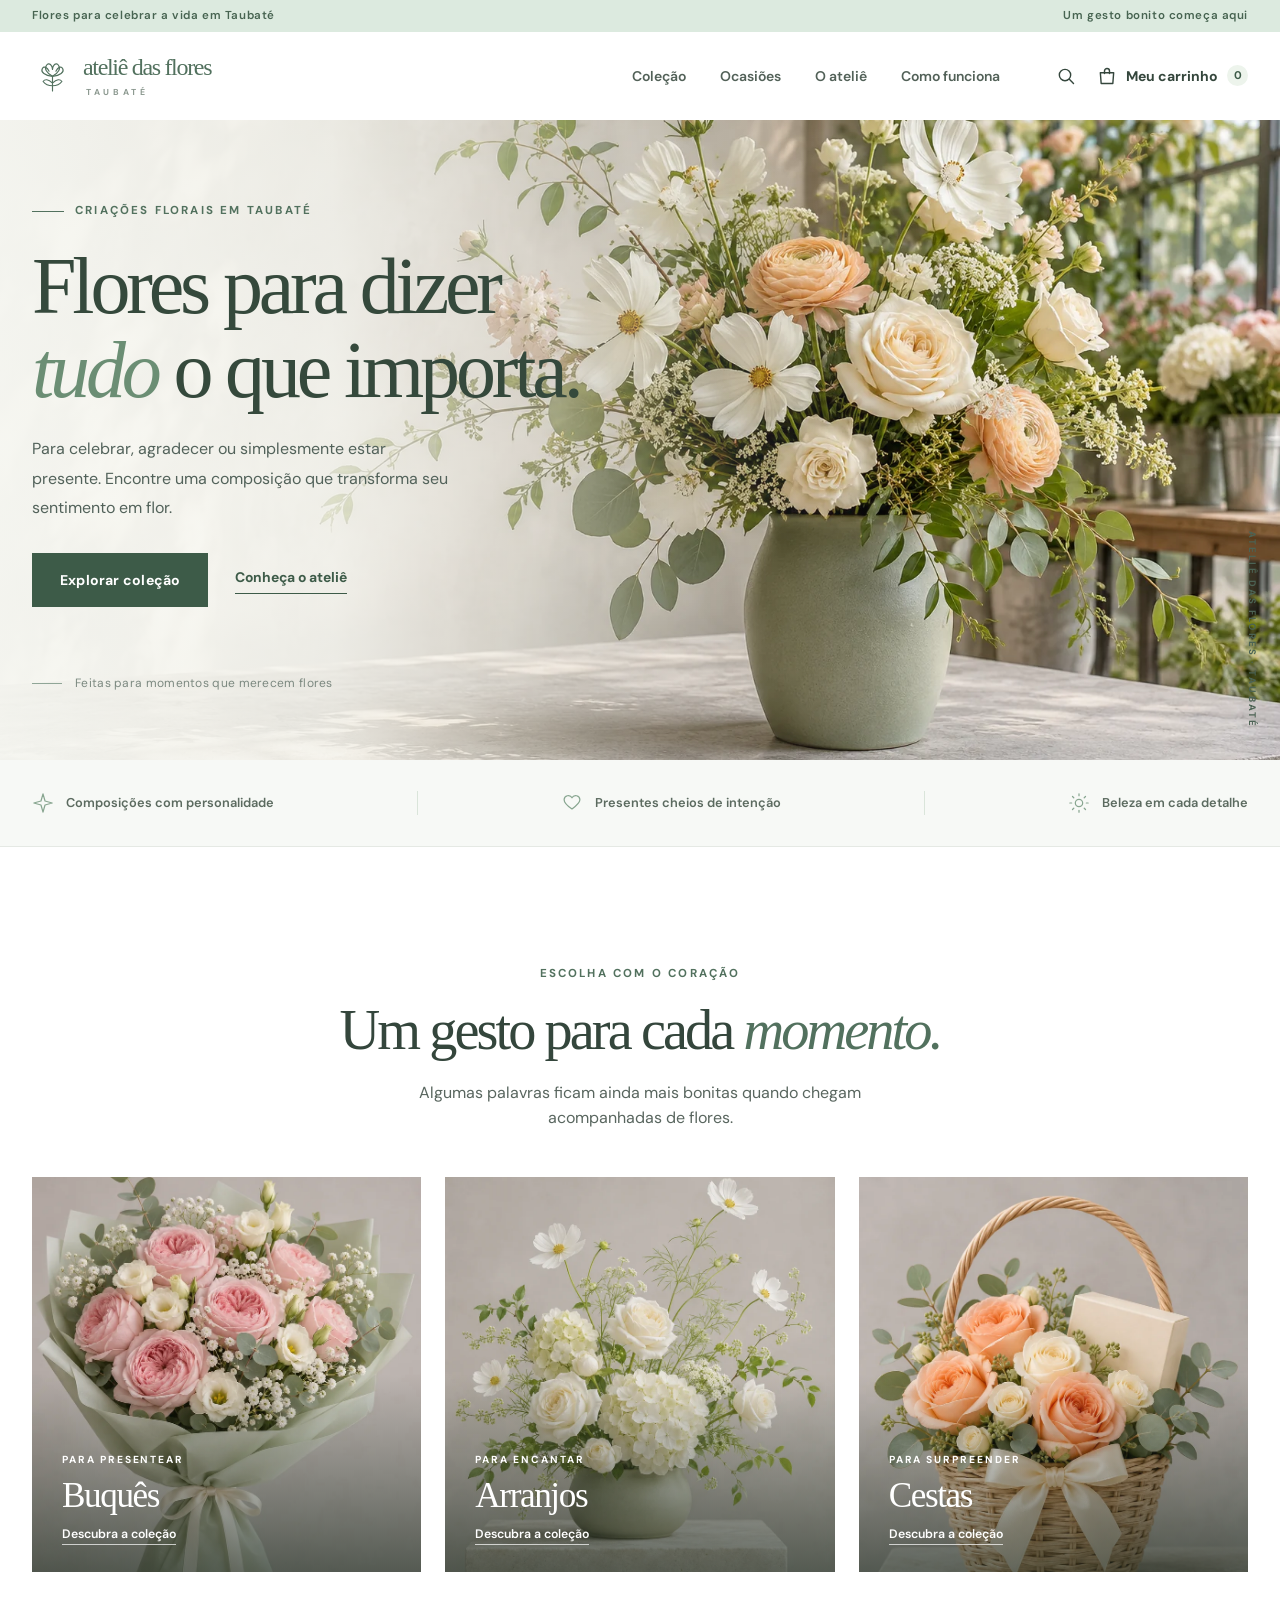
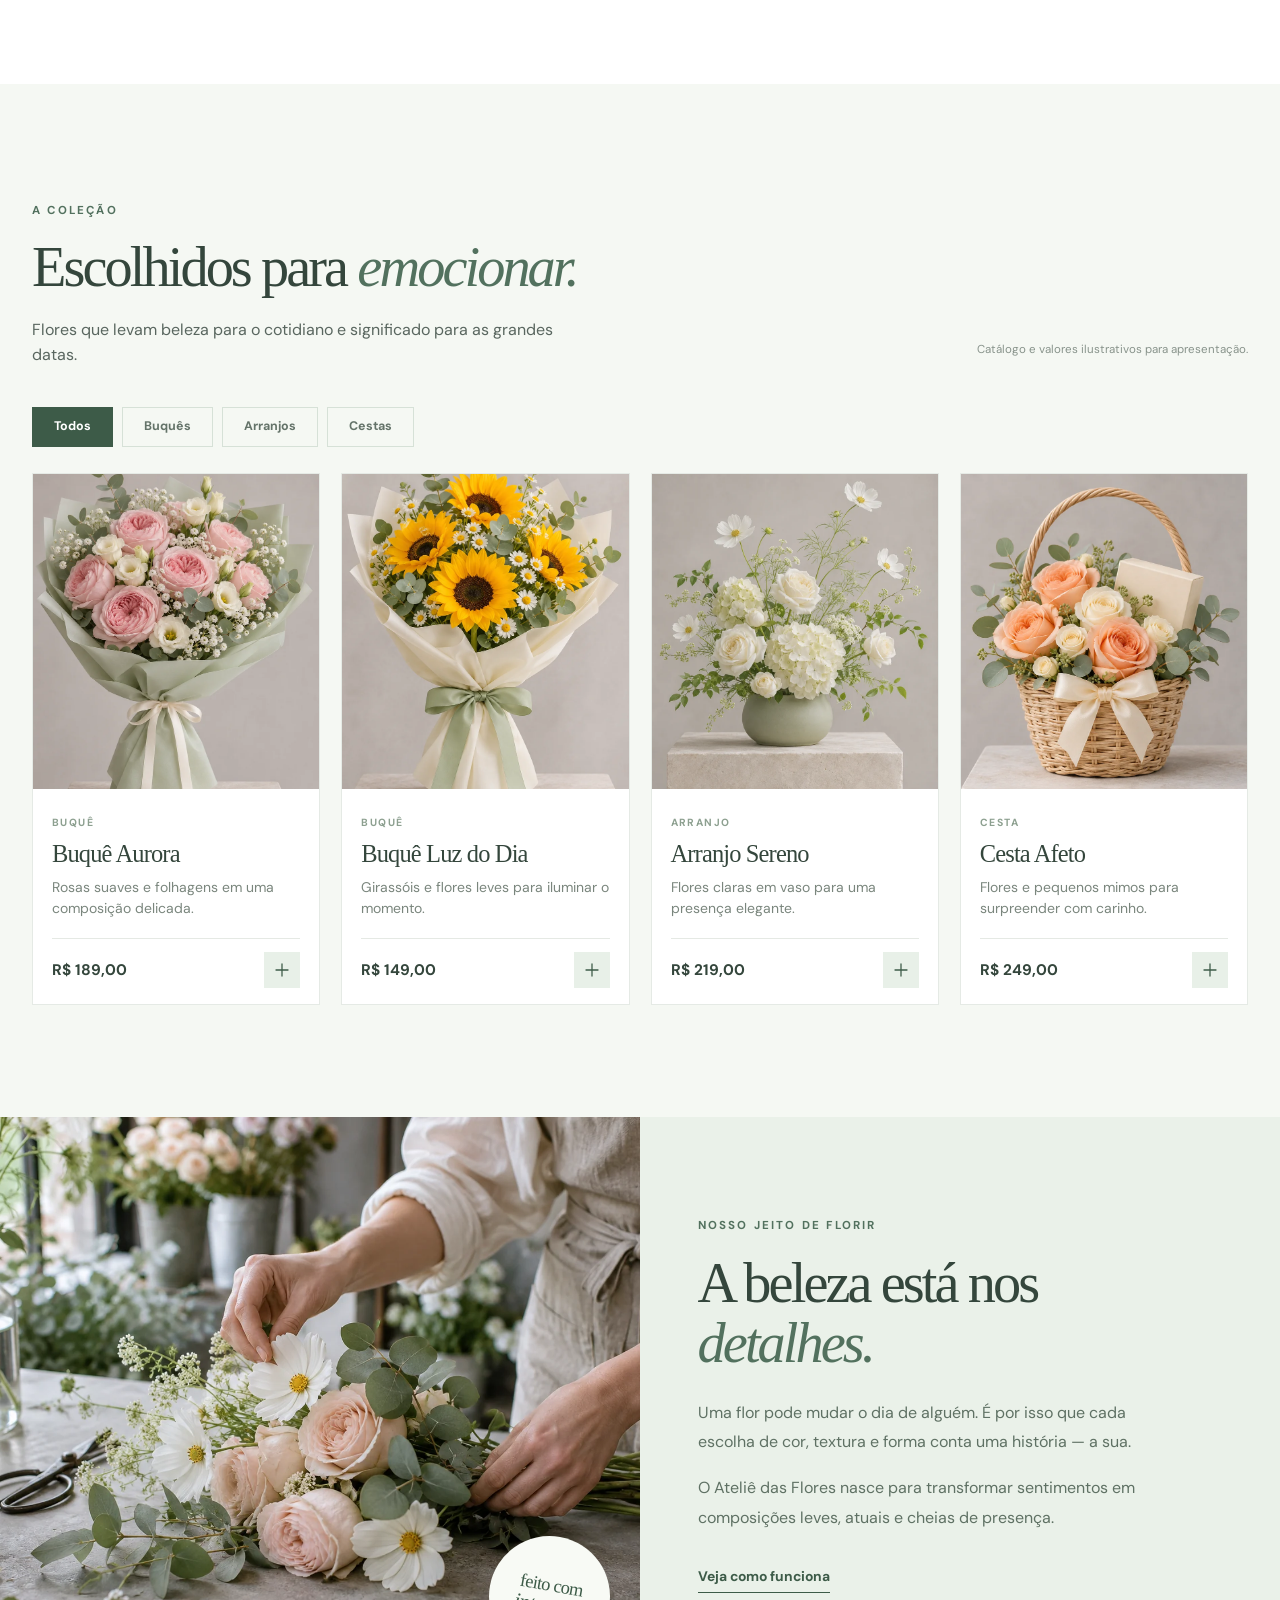
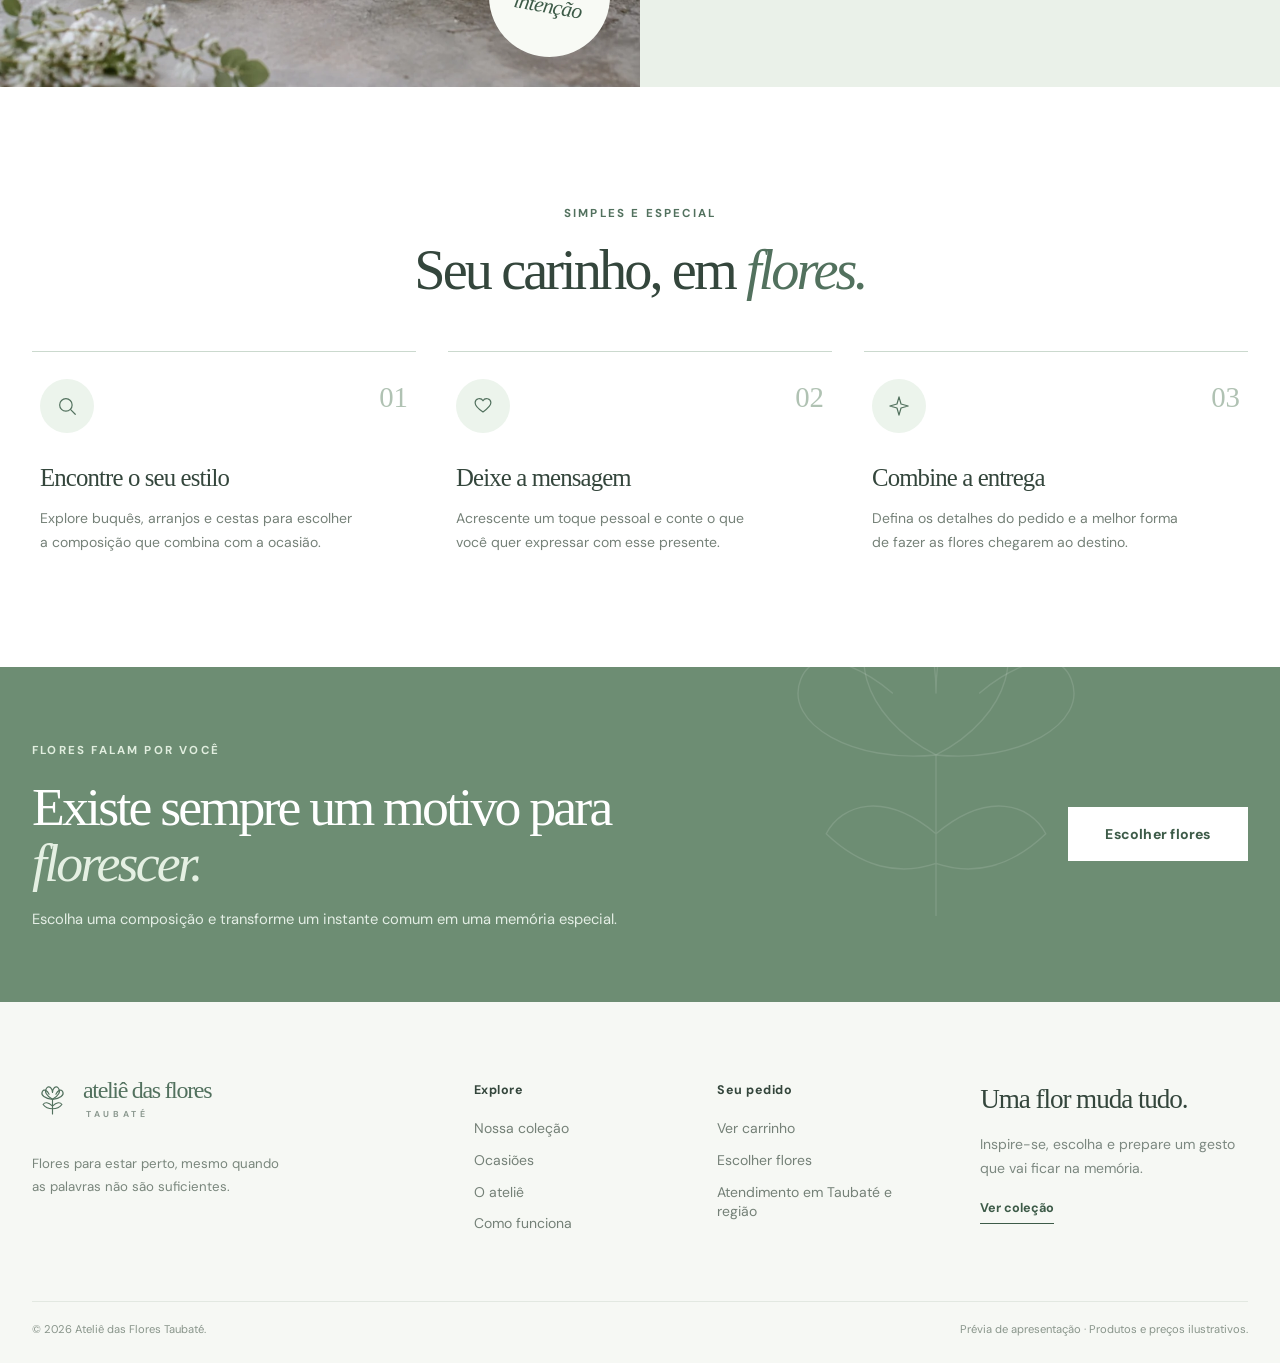
==== index.html @ 1c664bd3 "Add files via upload" ====
<!doctype html>
<html lang="pt-BR">
  <head>
    <meta charset="utf-8" />
    <meta name="viewport" content="width=device-width, initial-scale=1" />
    <meta name="theme-color" content="#f6f8f3" />
    <meta name="description" content="Ateliê das Flores Taubaté — flores para tornar cada gesto inesquecível. Conheça nossa coleção de buquês, arranjos e presentes florais." />
    <title>Ateliê das Flores Taubaté | Flores que dizem tudo</title>
    <link rel="icon" href="assets/favicon.svg" type="image/svg+xml" />
    <link rel="preconnect" href="https://fonts.googleapis.com" />
    <link rel="preconnect" href="https://fonts.gstatic.com" crossorigin />
    <link href="https://fonts.googleapis.com/css2?family=DM+Sans:wght@400;500;600;700&family=Manrope:wght@400;500;600;700&display=swap" rel="stylesheet" />
    <link rel="stylesheet" href="styles.css" />
    <script defer src="script.js"></script>
  </head>
  <body>
    <svg xmlns="http://www.w3.org/2000/svg" class="svg-sprite" aria-hidden="true">
      <symbol id="i-search" viewBox="0 0 24 24"><circle cx="10.8" cy="10.8" r="6.8"/><path d="m16 16 5 5"/></symbol>
      <symbol id="i-bag" viewBox="0 0 24 24"><path d="M4 8h16l-1 13H5L4 8Z"/><path d="M9 9V6a3 3 0 0 1 6 0v3"/></symbol>
      <symbol id="i-close" viewBox="0 0 24 24"><path d="M5 5 19 19M19 5 5 19"/></symbol>
      <symbol id="i-menu" viewBox="0 0 24 24"><path d="M3 7h18M3 12h18M3 17h18"/></symbol>
      <symbol id="i-plus" viewBox="0 0 24 24"><path d="M12 4v16M4 12h16"/></symbol>
      <symbol id="i-chevron" viewBox="0 0 24 24"><path d="m9 5 7 7-7 7"/></symbol>
      <symbol id="i-heart" viewBox="0 0 24 24"><path d="M20.6 8.4c0 4.3-8.6 10.1-8.6 10.1S3.4 12.7 3.4 8.4a4.6 4.6 0 0 1 8.6-2.1 4.6 4.6 0 0 1 8.6 2.1Z"/></symbol>
      <symbol id="i-sun" viewBox="0 0 24 24"><circle cx="12" cy="12" r="4"/><path d="M12 2v2m0 16v2M2 12h2m16 0h2M4.9 4.9l1.4 1.4m11.4 11.4 1.4 1.4M19.1 4.9l-1.4 1.4M6.3 17.7l-1.4 1.4"/></symbol>
      <symbol id="i-sparkle" viewBox="0 0 24 24"><path d="m12 2 2.2 7.8L22 12l-7.8 2.2L12 22l-2.2-7.8L2 12l7.8-2.2L12 2Z"/></symbol>
    </svg>

    <div class="topbar">
      <div class="container topbar-inner">
        <span>Flores para celebrar a vida em Taubaté</span>
        <span class="topbar-secondary">Um gesto bonito começa aqui</span>
      </div>
    </div>

    <header class="site-header" id="inicio">
      <div class="container header-inner">
        <a class="brand" href="#inicio" aria-label="Ateliê das Flores Taubaté, início">
          <svg class="brand-mark" viewBox="0 0 48 48" fill="none" aria-hidden="true"><path d="M24 25c-7-4-10-9-7-13 3-4 7 0 7 5 0-5 4-9 7-5 3 4 0 9-7 13Z"/><path d="M24 25c-9-1-14-5-12-9 2-4 6-1 8 3M24 25c9-1 14-5 12-9-2-4-6-1-8 3M24 25v17M24 33c-5-5-9-5-11-2 3 4 7 5 11 5m0-3c5-5 9-5 11-2-3 4-7 5-11 5"/></svg>
          <span class="brand-type"><strong>ateliê das flores</strong><small>TAUBATÉ</small></span>
        </a>

        <nav class="desktop-nav" aria-label="Navegação principal">
          <a href="#colecao">Coleção</a>
          <a href="#ocasioes">Ocasiões</a>
          <a href="#atelie">O ateliê</a>
          <a href="#como-funciona">Como funciona</a>
        </nav>

        <div class="header-actions">
          <button class="icon-button search-toggle" type="button" aria-label="Buscar flores" aria-expanded="false" aria-controls="search-panel"><svg><use href="#i-search"/></svg></button>
          <button class="cart-trigger" type="button" aria-label="Abrir carrinho"><svg><use href="#i-bag"/></svg><span class="cart-label">Meu carrinho</span><span class="cart-count" aria-live="polite">0</span></button>
          <button class="icon-button menu-toggle" type="button" aria-label="Abrir menu" aria-expanded="false" aria-controls="mobile-nav"><svg><use href="#i-menu"/></svg></button>
        </div>
      </div>
      <div id="search-panel" class="search-panel" hidden>
        <div class="container search-inner"><label for="product-search">Encontre seu presente</label><input id="product-search" type="search" placeholder="Busque por buquê, arranjo ou cesta" autocomplete="off" /><span class="search-count" id="search-count" aria-live="polite"></span><button class="icon-button search-close" type="button" aria-label="Fechar busca"><svg><use href="#i-close"/></svg></button></div>
      </div>
      <nav id="mobile-nav" class="mobile-nav" aria-label="Navegação mobile" hidden>
        <a href="#colecao">Coleção</a><a href="#ocasioes">Ocasiões</a><a href="#atelie">O ateliê</a><a href="#como-funciona">Como funciona</a>
      </nav>
    </header>

    <main>
      <section class="hero" aria-labelledby="hero-title">
        <img class="hero-photo" src="assets/hero.webp" alt="Arranjo de flores brancas e creme em vaso verde suave" fetchpriority="high" />
        <div class="hero-shade"></div>
        <div class="container hero-inner">
          <div class="hero-copy">
            <span class="eyebrow"><span class="eyebrow-line"></span> CRIAÇÕES FLORAIS EM TAUBATÉ</span>
            <h1 id="hero-title">Flores para dizer <em>tudo</em> o que importa.</h1>
            <p>Para celebrar, agradecer ou simplesmente estar presente. Encontre uma composição que transforma seu sentimento em flor.</p>
            <div class="hero-actions"><a class="button button-primary" href="#colecao">Explorar coleção</a><a class="text-link" href="#atelie">Conheça o ateliê</a></div>
            <div class="hero-detail"><span class="hero-detail-line"></span><span>Feitas para momentos que merecem flores</span></div>
          </div>
        </div>
        <div class="hero-vertical" aria-hidden="true">ATELIÊ DAS FLORES · TAUBATÉ</div>
      </section>

      <section class="intro-strip" aria-label="O que torna as flores especiais">
        <div class="container intro-strip-inner">
          <div><svg><use href="#i-sparkle"/></svg><span>Composições com personalidade</span></div>
          <span class="strip-divider"></span>
          <div><svg><use href="#i-heart"/></svg><span>Presentes cheios de intenção</span></div>
          <span class="strip-divider"></span>
          <div><svg><use href="#i-sun"/></svg><span>Beleza em cada detalhe</span></div>
        </div>
      </section>

      <section class="occasions section" id="ocasioes" aria-labelledby="occasions-title">
        <div class="container">
          <div class="section-heading centered"><span class="eyebrow">ESCOLHA COM O CORAÇÃO</span><h2 id="occasions-title">Um gesto para cada <em>momento.</em></h2><p>Algumas palavras ficam ainda mais bonitas quando chegam acompanhadas de flores.</p></div>
          <div class="occasion-grid">
            <a class="occasion-card" href="#colecao" data-filter-link="buques"><img src="assets/buque-aurora.webp" alt="Buquê delicado de rosas rosadas" loading="lazy" /><span class="occasion-overlay"><small>PARA PRESENTEAR</small><strong>Buquês</strong><span>Descubra a coleção</span></span></a>
            <a class="occasion-card" href="#colecao" data-filter-link="arranjos"><img src="assets/arranjo-sereno.webp" alt="Arranjo branco em vaso verde claro" loading="lazy" /><span class="occasion-overlay"><small>PARA ENCANTAR</small><strong>Arranjos</strong><span>Descubra a coleção</span></span></a>
            <a class="occasion-card" href="#colecao" data-filter-link="cestas"><img src="assets/cesta-afeto.webp" alt="Cesta de flores em tons suaves" loading="lazy" /><span class="occasion-overlay"><small>PARA SURPREENDER</small><strong>Cestas</strong><span>Descubra a coleção</span></span></a>
          </div>
        </div>
      </section>

      <section class="collection section" id="colecao" aria-labelledby="collection-title">
        <div class="container">
          <div class="collection-top"><div class="section-heading"><span class="eyebrow">A COLEÇÃO</span><h2 id="collection-title">Escolhidos para <em>emocionar.</em></h2><p>Flores que levam beleza para o cotidiano e significado para as grandes datas.</p></div><div class="collection-note">Catálogo e valores ilustrativos para apresentação.</div></div>
          <div class="filters" role="group" aria-label="Filtrar produtos">
            <button class="filter active" type="button" data-filter="todos" aria-pressed="true">Todos</button>
            <button class="filter" type="button" data-filter="buques" aria-pressed="false">Buquês</button>
            <button class="filter" type="button" data-filter="arranjos" aria-pressed="false">Arranjos</button>
            <button class="filter" type="button" data-filter="cestas" aria-pressed="false">Cestas</button>
          </div>
          <div class="product-grid" id="product-grid">
            <article class="product-card" data-id="aurora" data-category="buques" data-name="Buquê Aurora" data-price="189" data-image="assets/buque-aurora.webp">
              <button class="product-image" type="button" aria-label="Ampliar foto do Buquê Aurora"><img src="assets/buque-aurora.webp" alt="Buquê Aurora, rosas rosadas, flores brancas e folhagens" loading="lazy" /><span class="image-zoom">Ampliar imagem</span></button>
              <div class="product-info"><span class="product-category">BUQUÊ</span><h3>Buquê Aurora</h3><p>Rosas suaves e folhagens em uma composição delicada.</p><div class="product-bottom"><strong>R$ 189,00</strong><button class="add-button" type="button" aria-label="Adicionar Buquê Aurora ao carrinho"><svg><use href="#i-plus"/></svg></button></div></div>
            </article>
            <article class="product-card" data-id="luz" data-category="buques" data-name="Buquê Luz do Dia" data-search="girassol" data-price="149" data-image="assets/buque-sol.webp">
              <button class="product-image" type="button" aria-label="Ampliar foto do Buquê Luz do Dia"><img src="assets/buque-sol.webp" alt="Buquê Luz do Dia com girassóis e flores brancas" loading="lazy" /><span class="image-zoom">Ampliar imagem</span></button>
              <div class="product-info"><span class="product-category">BUQUÊ</span><h3>Buquê Luz do Dia</h3><p>Girassóis e flores leves para iluminar o momento.</p><div class="product-bottom"><strong>R$ 149,00</strong><button class="add-button" type="button" aria-label="Adicionar Buquê Luz do Dia ao carrinho"><svg><use href="#i-plus"/></svg></button></div></div>
            </article>
            <article class="product-card" data-id="sereno" data-category="arranjos" data-name="Arranjo Sereno" data-price="219" data-image="assets/arranjo-sereno.webp">
              <button class="product-image" type="button" aria-label="Ampliar foto do Arranjo Sereno"><img src="assets/arranjo-sereno.webp" alt="Arranjo Sereno de flores brancas em vaso verde claro" loading="lazy" /><span class="image-zoom">Ampliar imagem</span></button>
              <div class="product-info"><span class="product-category">ARRANJO</span><h3>Arranjo Sereno</h3><p>Flores claras em vaso para uma presença elegante.</p><div class="product-bottom"><strong>R$ 219,00</strong><button class="add-button" type="button" aria-label="Adicionar Arranjo Sereno ao carrinho"><svg><use href="#i-plus"/></svg></button></div></div>
            </article>
            <article class="product-card" data-id="afeto" data-category="cestas" data-name="Cesta Afeto" data-price="249" data-image="assets/cesta-afeto.webp">
              <button class="product-image" type="button" aria-label="Ampliar foto da Cesta Afeto"><img src="assets/cesta-afeto.webp" alt="Cesta Afeto com rosas, caixa de presente e laço" loading="lazy" /><span class="image-zoom">Ampliar imagem</span></button>
              <div class="product-info"><span class="product-category">CESTA</span><h3>Cesta Afeto</h3><p>Flores e pequenos mimos para surpreender com carinho.</p><div class="product-bottom"><strong>R$ 249,00</strong><button class="add-button" type="button" aria-label="Adicionar Cesta Afeto ao carrinho"><svg><use href="#i-plus"/></svg></button></div></div>
            </article>
          </div>
          <p class="empty-results" id="empty-results" hidden>Nenhuma flor encontrada. Experimente outro termo ou categoria.</p>
        </div>
      </section>

      <section class="story section" id="atelie" aria-labelledby="story-title">
        <div class="story-image"><img src="assets/atelie.webp" alt="Mãos organizando flores frescas em um ateliê claro" loading="lazy" /><div class="story-stamp">feito com<br /><em>intenção</em></div></div>
        <div class="story-content"><div class="story-copy"><span class="eyebrow">NOSSO JEITO DE FLORIR</span><h2 id="story-title">A beleza está nos <em>detalhes.</em></h2><p>Uma flor pode mudar o dia de alguém. É por isso que cada escolha de cor, textura e forma conta uma história — a sua.</p><p>O Ateliê das Flores nasce para transformar sentimentos em composições leves, atuais e cheias de presença.</p><a class="text-link" href="#como-funciona">Veja como funciona</a></div></div>
      </section>

      <section class="process section" id="como-funciona" aria-labelledby="process-title"><div class="container"><div class="section-heading centered"><span class="eyebrow">SIMPLES E ESPECIAL</span><h2 id="process-title">Seu carinho, em <em>flores.</em></h2></div><div class="process-grid"><div class="process-step"><span class="process-number">01</span><div class="process-icon"><svg><use href="#i-search"/></svg></div><h3>Encontre o seu estilo</h3><p>Explore buquês, arranjos e cestas para escolher a composição que combina com a ocasião.</p></div><div class="process-step"><span class="process-number">02</span><div class="process-icon"><svg><use href="#i-heart"/></svg></div><h3>Deixe a mensagem</h3><p>Acrescente um toque pessoal e conte o que você quer expressar com esse presente.</p></div><div class="process-step"><span class="process-number">03</span><div class="process-icon"><svg><use href="#i-sparkle"/></svg></div><h3>Combine a entrega</h3><p>Defina os detalhes do pedido e a melhor forma de fazer as flores chegarem ao destino.</p></div></div></div></section>

      <section class="cta-section"><div class="container cta-inner"><div><span class="eyebrow">FLORES FALAM POR VOCÊ</span><h2>Existe sempre um motivo para <em>florescer.</em></h2><p>Escolha uma composição e transforme um instante comum em uma memória especial.</p></div><a class="button button-light" href="#colecao">Escolher flores</a><svg class="cta-flower" viewBox="0 0 270 270" fill="none" aria-hidden="true"><path d="M135 130C80 102 70 48 102 34c28-12 33 30 33 52 0-22 5-64 33-52 32 14 22 68-33 96Z"/><path d="M135 130C77 136 26 108 39 76c11-27 49-4 65 10m31 44c58 6 109-22 96-54-11-27-49-4-65 10M135 130v114m0-58c-37-31-67-21-78 0 25 24 52 30 78 21m0-21c37-31 67-21 78 0-25 24-52 30-78 21"/></svg></div></section>
    </main>

    <footer class="site-footer"><div class="container footer-main"><div class="footer-brand"><a class="brand" href="#inicio" aria-label="Ateliê das Flores Taubaté, voltar ao início"><svg class="brand-mark" viewBox="0 0 48 48" fill="none" aria-hidden="true"><path d="M24 25c-7-4-10-9-7-13 3-4 7 0 7 5 0-5 4-9 7-5 3 4 0 9-7 13Z"/><path d="M24 25c-9-1-14-5-12-9 2-4 6-1 8 3M24 25c9-1 14-5 12-9-2-4-6-1-8 3M24 25v17M24 33c-5-5-9-5-11-2 3 4 7 5 11 5m0-3c5-5 9-5 11-2-3 4-7 5-11 5"/></svg><span class="brand-type"><strong>ateliê das flores</strong><small>TAUBATÉ</small></span></a><p>Flores para estar perto, mesmo quando as palavras não são suficientes.</p></div><div class="footer-links"><h3>Explore</h3><a href="#colecao">Nossa coleção</a><a href="#ocasioes">Ocasiões</a><a href="#atelie">O ateliê</a><a href="#como-funciona">Como funciona</a></div><div class="footer-links"><h3>Seu pedido</h3><button class="footer-cart" type="button">Ver carrinho</button><a href="#colecao">Escolher flores</a><span>Atendimento em Taubaté e região</span></div><div class="footer-note"><h3>Uma flor muda tudo.</h3><p>Inspire-se, escolha e prepare um gesto que vai ficar na memória.</p><a class="text-link" href="#colecao">Ver coleção</a></div></div><div class="container footer-bottom"><span>© <span id="year">2026</span> Ateliê das Flores Taubaté.</span><span>Prévia de apresentação · Produtos e preços ilustrativos.</span></div></footer>

    <dialog class="gallery-dialog" id="gallery-dialog" aria-label="Galeria de flores"><div class="gallery-shell"><button class="dialog-close gallery-close" type="button" aria-label="Fechar galeria"><svg><use href="#i-close"/></svg></button><button class="gallery-nav gallery-prev" type="button" aria-label="Imagem anterior"><svg><use href="#i-chevron"/></svg></button><figure><img id="gallery-image" src="" alt="" /><figcaption><span id="gallery-category"></span><strong id="gallery-title"></strong><small id="gallery-position"></small></figcaption></figure><button class="gallery-nav gallery-next" type="button" aria-label="Próxima imagem"><svg><use href="#i-chevron"/></svg></button></div></dialog>
    <dialog class="cart-dialog" id="cart-dialog" aria-label="Meu carrinho"><div class="cart-shell"><div class="cart-header"><div><span class="eyebrow">SEU PRESENTE</span><h2>Meu carrinho <span id="cart-heading-count">(0)</span></h2></div><button class="dialog-close cart-close" type="button" aria-label="Fechar carrinho"><svg><use href="#i-close"/></svg></button></div><div class="cart-items" id="cart-items"></div><div class="cart-footer"><div class="cart-total"><span>Subtotal ilustrativo</span><strong id="cart-total">R$ 0,00</strong></div><p>Valores de demonstração. Entrega e disponibilidade serão confirmadas pelo ateliê.</p><button class="button button-primary checkout-button" type="button">Solicitar pedido</button><button class="cart-continue" type="button">Continuar escolhendo</button></div></div></dialog>
    <div class="toast" id="toast" role="status" aria-live="polite"></div>
  </body>
</html>
---- styles.css ----
:root{--ink:#34463c;--ink-soft:#59665f;--muted:#7b867f;--sage:#9fb8a7;--sage-deep:#52715e;--sage-dark:#3d5b48;--sage-light:#edf4ec;--sage-pale:#f5f8f3;--gray:#e4e8e3;--paper:#fff;--line:#e5e9e4;--shadow:0 20px 60px rgba(54,75,61,.12);--serif:Georgia,'Times New Roman',serif;--sans:'DM Sans','Manrope',Arial,sans-serif}
*{box-sizing:border-box}
html{scroll-behavior:smooth}
body{margin:0;background:var(--paper);color:var(--ink);font-family:var(--sans);font-size:16px;line-height:1.6;-webkit-font-smoothing:antialiased}
body:has(dialog[open]){overflow:hidden}
img{max-width:100%;display:block}
svg{width:24px;height:24px;fill:none;stroke:currentColor;stroke-width:1.7;stroke-linecap:round;stroke-linejoin:round}
button,input{font:inherit}
button{cursor:pointer}
a{color:inherit;text-decoration:none}
:focus-visible{outline:2px solid var(--sage-deep);outline-offset:4px}
[hidden]{display:none!important}
.svg-sprite{position:absolute;width:0;height:0;overflow:hidden}
.container{width:min(100% - 64px,1320px);margin-inline:auto}
.section{padding:112px 0}
.eyebrow{display:inline-block;color:var(--sage-deep);font-size:.72rem;letter-spacing:.19em;font-weight:700;line-height:1.6}
h1,h2,h3,p{margin-top:0}
h1,h2{font-family:var(--serif);font-weight:400;letter-spacing:-.052em;line-height:1.05}
h1 em,h2 em{font-weight:400;color:var(--sage-deep)}
.section-heading h2{font-size:clamp(2.6rem,4.4vw,4.35rem);margin:16px 0 20px}
.section-heading p{max-width:530px;color:var(--ink-soft);margin-bottom:0}
.section-heading.centered{text-align:center;margin-bottom:46px}
.section-heading.centered p{margin-inline:auto}
.button{border:1px solid transparent;min-height:54px;padding:14px 27px;display:inline-flex;align-items:center;justify-content:center;font-size:.88rem;font-weight:700;letter-spacing:.015em;transition:background .2s,color .2s,transform .2s,border-color .2s;text-align:center}
.button:hover{transform:translateY(-2px)}
.button-primary{background:var(--sage-dark);color:#fff}
.button-primary:hover{background:#2d4938}
.button-light{background:#fff;color:var(--sage-dark)}
.button-light:hover{background:#edf4ec}
.text-link{display:inline-block;font-size:.87rem;font-weight:700;border-bottom:1px solid currentColor;padding-bottom:5px;color:var(--sage-dark);transition:color .2s}
.text-link:hover{color:#243a2a}
.text-link span{display:none}
.topbar{height:32px;background:#dceadf;color:#476451;font-size:.72rem;font-weight:600;letter-spacing:.05em}
.topbar-inner{height:100%;display:flex;justify-content:space-between;align-items:center}
.site-header{position:relative;z-index:20;background:#fff}
.header-inner{height:88px;display:flex;align-items:center;justify-content:space-between;gap:32px}
.brand{display:inline-flex;align-items:center;gap:10px;color:var(--sage-deep);flex:none}
.brand-mark{width:41px;height:41px;stroke-width:1.35}
.brand-type{display:flex;flex-direction:column;line-height:1.08;white-space:nowrap}
.brand-type strong{font-family:var(--serif);font-size:1.5rem;font-weight:400;letter-spacing:-.055em}
.brand-type small{font-size:.54rem;letter-spacing:.42em;font-weight:700;margin:7px 0 0 3px;color:#8c9990}
.desktop-nav{display:flex;align-items:center;gap:34px;margin-left:auto}
.desktop-nav a,.mobile-nav a{font-size:.83rem;font-weight:600;color:#526158;transition:color .2s}
.desktop-nav a:hover,.mobile-nav a:hover{color:var(--sage-deep)}
.header-actions{display:flex;align-items:center;gap:12px;margin-left:15px}
.icon-button{border:0;background:transparent;color:var(--ink);width:38px;height:38px;display:grid;place-items:center;padding:0}
.icon-button svg{width:20px;height:20px}
.cart-trigger{border:0;background:transparent;display:flex;align-items:center;gap:9px;color:var(--ink);font-size:.82rem;font-weight:700;white-space:nowrap;padding:8px 0}
.cart-trigger svg{width:20px;height:20px}
.cart-count{display:grid;place-items:center;background:var(--sage-light);border-radius:50%;width:21px;height:21px;font-size:.7rem;color:var(--sage-dark)}
.menu-toggle{display:none}
.search-panel{position:absolute;left:0;right:0;top:100%;background:#fff;border-top:1px solid var(--line);box-shadow:0 18px 30px rgba(40,60,45,.08)}
.search-inner{display:flex;align-items:center;gap:20px;padding:19px 0}
.search-inner label{font-size:.83rem;font-weight:700;white-space:nowrap;color:var(--sage-dark)}
.search-inner input{border:0;border-bottom:1px solid #b8c8ba;outline:none;min-width:0;flex:1;padding:9px 2px;background:transparent;color:var(--ink)}
.search-inner input:focus{border-color:var(--sage-dark)}
.search-inner input::placeholder{color:#929d95}
.search-count{font-size:.75rem;color:var(--sage-deep);font-weight:700;white-space:nowrap}
.mobile-nav{display:none}
.hero{position:relative;min-height:640px;overflow:hidden;background:#eef1e9}
.hero-photo,.hero-shade{position:absolute;inset:0;width:100%;height:100%}
.hero-photo{object-fit:cover;object-position:center center}
.hero-shade{background:linear-gradient(90deg,rgba(247,248,243,.95) 0%,rgba(247,248,243,.82) 26%,rgba(247,248,243,.12) 54%,rgba(247,248,243,0) 72%)}
.hero-inner{position:relative;z-index:1;min-height:640px;display:flex;align-items:center}
.hero-copy{max-width:565px;padding:40px 0 25px}
.hero .eyebrow{display:flex;align-items:center;gap:11px;margin-bottom:24px}
.eyebrow-line{display:inline-block;width:32px;height:1px;background:var(--sage-deep)}
.hero h1{font-size:clamp(3.7rem,6.25vw,6.8rem);margin:0 0 22px;color:#35493c}
.hero h1 em{font-style:italic;color:#6b8e74}
.hero p{max-width:425px;color:#52625a;font-size:1rem;line-height:1.85;margin-bottom:30px}
.hero-actions{display:flex;align-items:center;gap:27px;flex-wrap:wrap}
.hero-detail{display:flex;align-items:center;gap:13px;margin-top:67px;color:#7c8980;font-size:.75rem;letter-spacing:.025em}
.hero-detail-line{width:30px;height:1px;background:#90a697}
.hero-vertical{position:absolute;right:20px;bottom:32px;writing-mode:vertical-rl;font-size:.6rem;letter-spacing:.22em;color:#4c6354;font-weight:700}
.intro-strip{background:#f7f9f6;border-bottom:1px solid var(--line)}
.intro-strip-inner{min-height:86px;display:flex;align-items:center;justify-content:space-between;gap:24px}
.intro-strip-inner>div{display:flex;align-items:center;gap:12px;font-size:.8rem;color:#5c6b60;font-weight:600;white-space:nowrap}
.intro-strip-inner svg{width:22px;height:22px;color:#88a690;stroke-width:1.35}
.strip-divider{height:24px;width:1px;background:#dae5da}
.occasions{background:#fff}
.occasion-grid{display:grid;grid-template-columns:repeat(3,1fr);gap:24px}
.occasion-card{position:relative;overflow:hidden;min-height:395px;background:#f0f3ef}
.occasion-card img{width:100%;height:395px;object-fit:cover;object-position:center 35%;transition:transform .7s ease}
.occasion-card:hover img{transform:scale(1.045)}
.occasion-card:after{content:"";position:absolute;inset:50% 0 0;background:linear-gradient(transparent,rgba(30,43,33,.65))}
.occasion-overlay{position:absolute;z-index:1;bottom:27px;left:30px;display:flex;flex-direction:column;color:#fff;line-height:1.15}
.occasion-overlay small{font-size:.64rem;letter-spacing:.19em;font-weight:700;margin-bottom:11px}
.occasion-overlay strong{font-family:var(--serif);font-size:2.2rem;font-weight:400;letter-spacing:-.04em}
.occasion-overlay>span{font-size:.77rem;font-weight:600;margin-top:10px;border-bottom:1px solid rgba(255,255,255,.7);padding-bottom:3px;width:max-content}
.collection{background:var(--sage-pale)}
.collection-top{display:flex;align-items:end;justify-content:space-between;gap:40px}
.collection-top .section-heading{max-width:700px}
.collection-note{color:#88938b;font-size:.72rem;padding-bottom:8px;text-align:right}
.filters{display:flex;gap:9px;margin:39px 0 26px;flex-wrap:wrap}
.filter{border:1px solid #d6e1d7;background:transparent;color:#647369;padding:9px 21px;font-size:.78rem;font-weight:700;transition:background .2s,color .2s,border-color .2s}
.filter:hover{border-color:var(--sage-deep);color:var(--sage-dark)}
.filter.active{background:var(--sage-dark);border-color:var(--sage-dark);color:#fff}
.product-grid{display:grid;grid-template-columns:repeat(4,minmax(0,1fr));gap:21px}
.product-card{background:#fff;border:1px solid #e5eae5;min-width:0;transition:transform .25s,box-shadow .25s}
.product-card:hover{transform:translateY(-5px);box-shadow:var(--shadow)}
.product-image{width:100%;height:315px;border:0;padding:0;display:block;position:relative;overflow:hidden;background:#d8d7d5}
.product-image img{width:100%;height:100%;object-fit:cover;object-position:center 43%;transition:transform .55s}
.product-image:hover img{transform:scale(1.04)}
.image-zoom{position:absolute;bottom:14px;left:50%;transform:translate(-50%,12px);opacity:0;background:rgba(255,255,255,.95);color:var(--ink);padding:9px 15px;font-size:.73rem;font-weight:700;white-space:nowrap;transition:opacity .2s,transform .2s}
.product-image:hover .image-zoom,.product-image:focus-visible .image-zoom{transform:translate(-50%,0);opacity:1}
.product-info{padding:19px 19px 16px}
.product-category{font-size:.65rem;color:#8da090;font-weight:700;letter-spacing:.14em}
.product-info h3{font-family:var(--serif);font-size:1.53rem;font-weight:400;letter-spacing:-.035em;line-height:1.2;margin:6px 0 8px}
.product-info p{font-size:.76rem;line-height:1.55;color:#7a867d;margin:0;min-height:39px}
.product-bottom{border-top:1px solid var(--line);margin-top:18px;padding-top:13px;display:flex;align-items:center;justify-content:space-between}
.product-bottom strong{font-size:.96rem;font-weight:700}
.add-button{width:36px;height:36px;background:#e8f0e8;color:var(--sage-dark);border:0;display:grid;place-items:center;transition:background .2s,color .2s}
.add-button:hover{background:var(--sage-dark);color:#fff}
.add-button svg{width:18px;height:18px}
.empty-results{padding:60px 20px;text-align:center;color:var(--muted);background:#fff}
.story{display:grid;grid-template-columns:1fr 1fr;padding:0;min-height:570px}
.story-image{position:relative;min-height:570px;overflow:hidden;background:#e8eae4}
.story-image img{width:100%;height:100%;position:absolute;inset:0;object-fit:cover;object-position:center center}
.story-stamp{position:absolute;bottom:30px;right:30px;background:#f8faf5;color:var(--sage-dark);font-family:var(--serif);font-size:1.15rem;line-height:1.05;letter-spacing:-.04em;width:121px;height:121px;border-radius:50%;display:flex;flex-direction:column;justify-content:center;align-items:center;text-align:center;transform:rotate(10deg);box-shadow:0 10px 25px rgba(0,0,0,.08)}
.story-stamp em{font-size:1.35rem}
.story-content{background:#eaf1e9;display:flex;align-items:center;padding:75px max(50px,calc((100vw - 1320px)/2)) 75px 9%}
.story-copy{max-width:510px}
.story h2{font-size:clamp(3rem,4.4vw,5.3rem);margin:18px 0 25px}
.story p{color:#5f7164;font-size:.94rem;line-height:1.85;max-width:440px}
.story p+p{margin-top:14px;margin-bottom:31px}
.process{background:#fff}
.process .section-heading{margin-bottom:51px}
.process-grid{display:grid;grid-template-columns:repeat(3,1fr);gap:32px}
.process-step{border-top:1px solid #cbd9ce;padding:27px 8px 0;position:relative}
.process-number{position:absolute;right:8px;top:22px;color:#b0c2b3;font-family:var(--serif);font-size:1.8rem}
.process-icon{width:54px;height:54px;border-radius:50%;background:#ecf4ec;display:grid;place-items:center;color:var(--sage-deep);margin-bottom:25px}
.process-icon svg{width:22px;height:22px;stroke-width:1.3}
.process-step h3{font-family:var(--serif);font-size:1.55rem;font-weight:400;letter-spacing:-.035em;margin-bottom:8px}
.process-step p{font-size:.87rem;color:#758178;max-width:320px;line-height:1.75;margin:0}
.cta-section{background:#6d8d73;color:#fff;overflow:hidden}
.cta-inner{min-height:335px;display:flex;justify-content:space-between;align-items:center;gap:40px;position:relative;padding-top:60px;padding-bottom:60px}
.cta-inner>div{position:relative;z-index:1;max-width:660px}
.cta-inner .eyebrow{color:#e1eedf}
.cta-inner h2{font-size:clamp(2.8rem,4.2vw,4.8rem);margin:17px 0 17px}
.cta-inner h2 em{color:#e5f0e3}
.cta-inner p{color:#e4eee5;margin-bottom:0;font-size:.92rem}
.cta-inner .button{position:relative;z-index:1;min-width:180px}
.cta-flower{position:absolute;right:10%;top:-95px;width:380px;height:380px;stroke:rgba(255,255,255,.12);stroke-width:1}
.site-footer{background:#f6f8f4}
.footer-main{display:grid;grid-template-columns:2fr 1fr 1.1fr 1.35fr;gap:45px;padding:76px 0 67px}
.footer-brand p{max-width:260px;margin:25px 0 0;font-size:.83rem;color:#79867c;line-height:1.75}
.footer-links,.footer-note{display:flex;flex-direction:column;align-items:start;gap:12px}
.footer-main h3{margin:3px 0 7px;font-size:.78rem;letter-spacing:.04em;font-weight:700}
.footer-links a,.footer-links button,.footer-links span{font-size:.79rem;color:#748077;line-height:1.4}
.footer-links a:hover,.footer-links button:hover{color:var(--sage-dark)}
.footer-links button{border:0;background:none;padding:0}
.footer-note h3{font-family:var(--serif);font-size:1.7rem;letter-spacing:-.04em;font-weight:400;margin:0}
.footer-note p{color:#7c8880;font-size:.8rem;line-height:1.7;margin:0 0 5px}
.footer-note .text-link{font-size:.79rem}
.footer-bottom{border-top:1px solid #e2e8e1;padding:19px 0 24px;display:flex;justify-content:space-between;gap:15px;color:#89958b;font-size:.7rem}
dialog{border:0;padding:0;max-width:none;max-height:none;box-shadow:var(--shadow)}
dialog::backdrop{background:rgba(22,34,26,.74);backdrop-filter:blur(4px)}
.dialog-close{border:0;background:#fff;width:38px;height:38px;display:grid;place-items:center;color:var(--ink)}
.dialog-close svg{width:19px;height:19px}
.gallery-dialog{background:transparent;overflow:visible;width:min(1040px,calc(100vw - 90px));margin:auto}
.gallery-shell{position:relative;display:flex;align-items:center;justify-content:center;gap:13px}
.gallery-shell figure{margin:0;background:#fff;max-width:830px;width:100%;display:grid;grid-template-columns:minmax(0,1fr) 180px;max-height:calc(100vh - 90px)}
.gallery-shell figure img{width:100%;height:min(76vh,750px);min-height:440px;object-fit:contain;background:#e8e8e5}
.gallery-shell figcaption{padding:32px 24px;display:flex;flex-direction:column;gap:6px;align-self:end}
.gallery-shell figcaption span{color:var(--sage-deep);font-weight:700;font-size:.67rem;letter-spacing:.15em}
.gallery-shell figcaption strong{font-family:var(--serif);font-size:1.5rem;font-weight:400;line-height:1.15}
.gallery-shell figcaption small{color:#8b978e;margin-top:18px;font-size:.72rem}
.gallery-close{position:absolute;top:-18px;right:36px;z-index:2;border-radius:50%;box-shadow:0 4px 16px rgba(0,0,0,.15)}
.gallery-nav{flex:none;border:0;background:#fff;color:var(--sage-dark);width:38px;height:38px;display:grid;place-items:center;border-radius:50%}
.gallery-prev svg{transform:rotate(180deg)}
.gallery-nav svg{width:18px;height:18px}
.cart-dialog{margin:0 0 0 auto;width:min(460px,100vw);height:100vh;overflow:hidden;background:#fff}
.cart-shell{height:100%;display:flex;flex-direction:column}
.cart-header{padding:30px 29px 22px;border-bottom:1px solid var(--line);display:flex;justify-content:space-between;align-items:start;gap:10px}
.cart-header h2{font-size:2rem;margin:9px 0 0}
.cart-header h2 span{color:#9dad9d;font-size:1.4rem}
.cart-items{padding:16px 29px;overflow:auto;flex:1}
.cart-empty{text-align:center;color:#7a8b7d;padding:74px 10px}
.cart-empty svg{width:42px;height:42px;stroke-width:1.2;color:#9db7a1;margin-bottom:18px}
.cart-empty h3{font-family:var(--serif);font-weight:400;font-size:1.7rem;color:var(--ink);margin-bottom:10px}
.cart-empty p{font-size:.84rem;line-height:1.65;margin:0}
.cart-item{display:grid;grid-template-columns:76px 1fr;gap:15px;padding:17px 0;border-bottom:1px solid var(--line)}
.cart-item img{width:76px;height:88px;object-fit:cover}
.cart-item-content{display:flex;flex-direction:column}
.cart-item-content strong{font-family:var(--serif);font-size:1.16rem;font-weight:400;line-height:1.2}
.cart-item-content>span{font-size:.78rem;color:var(--sage-deep);font-weight:700;margin-top:4px}
.cart-qty{display:flex;align-items:center;gap:10px;margin-top:auto}
.cart-qty button{border:1px solid #dbe5da;background:#fff;width:25px;height:25px;color:var(--ink);font-size:.93rem;line-height:1}
.cart-qty span{font-size:.75rem;font-weight:700;min-width:10px;text-align:center}
.cart-qty .remove-item{margin-left:auto;border:0;width:auto;font-size:.68rem;text-decoration:underline;color:#8a978e}
.cart-footer{border-top:1px solid var(--line);padding:23px 29px 28px}
.cart-total{display:flex;justify-content:space-between;align-items:center;font-size:.87rem}
.cart-total strong{font-size:1.1rem}
.cart-footer p{font-size:.71rem;line-height:1.55;color:#8b978d;margin:10px 0 19px}
.checkout-button{width:100%}
.cart-continue{border:0;background:none;display:block;margin:17px auto 0;color:var(--sage-dark);font-size:.78rem;text-decoration:underline}
.toast{position:fixed;z-index:100;left:50%;bottom:25px;transform:translate(-50%,20px);background:#344d3b;color:#fff;padding:13px 20px;box-shadow:0 8px 25px rgba(0,0,0,.17);font-size:.8rem;max-width:min(90vw,500px);text-align:center;opacity:0;pointer-events:none;transition:opacity .25s,transform .25s}
.toast.show{opacity:1;transform:translate(-50%,0)}
@media(max-width:1120px){.desktop-nav{gap:19px}.header-actions{margin-left:0}.cart-label{display:none}.product-grid{grid-template-columns:repeat(2,1fr)}.product-image{height:420px}.footer-main{grid-template-columns:1.6fr 1fr 1fr;gap:28px}.footer-note{grid-column:1/-1;border-top:1px solid var(--line);padding-top:25px}.hero{min-height:600px}.hero-inner{min-height:600px}}
@media(max-width:800px){.container{width:min(100% - 40px,1320px)}.header-inner{height:75px}.desktop-nav{display:none}.menu-toggle{display:grid}.mobile-nav{display:flex;flex-direction:column;position:absolute;left:0;right:0;top:100%;background:#fff;box-shadow:0 20px 30px rgba(20,40,25,.1);padding:10px 20px 24px}.mobile-nav a{padding:12px 0;border-bottom:1px solid var(--line)}.hero,.hero-inner{min-height:570px}.hero-photo{object-position:60% center}.hero-shade{background:linear-gradient(90deg,rgba(247,248,243,.94),rgba(247,248,243,.78) 50%,rgba(247,248,243,.15))}.hero-copy{max-width:480px}.hero h1{font-size:clamp(3.5rem,9vw,5.2rem)}.intro-strip-inner{justify-content:center;flex-wrap:wrap;padding:19px 0;gap:15px 23px}.strip-divider{display:none}.occasion-grid{gap:12px}.occasion-card,.occasion-card img{min-height:315px;height:315px}.occasion-overlay{left:18px;bottom:19px}.occasion-overlay strong{font-size:1.75rem}.story-content{padding:60px 35px}.story,.story-image{min-height:520px}.process-grid{gap:18px}.footer-main{grid-template-columns:1.5fr 1fr 1fr}}
@media(max-width:620px){.container{width:min(100% - 34px,1320px)}.section{padding:76px 0}.topbar-secondary{display:none}.topbar-inner{justify-content:center}.topbar{font-size:.64rem}.brand-mark{width:35px;height:35px}.brand-type strong{font-size:1.25rem}.brand-type small{font-size:.47rem}.header-inner{height:70px;gap:8px}.header-actions{gap:2px}.cart-trigger{padding:7px 2px}.cart-count{width:18px;height:18px}.hero,.hero-inner{min-height:660px}.hero-photo{height:60%;top:auto;object-position:64% center}.hero-shade{background:linear-gradient(180deg,#f6f8f3 0%,#f6f8f3 39%,rgba(246,248,243,.4) 62%,transparent 80%)}.hero-inner{align-items:flex-start}.hero-copy{padding:48px 0 0;max-width:440px}.hero .eyebrow{font-size:.62rem;margin-bottom:17px}.hero h1{font-size:clamp(3.4rem,11.4vw,4.6rem);margin-bottom:14px}.hero p{font-size:.87rem;line-height:1.7;max-width:350px;margin-bottom:18px}.hero-actions{gap:17px}.hero-actions .button{min-height:47px;padding:10px 20px;font-size:.75rem}.hero-actions .text-link{font-size:.75rem}.hero-detail,.hero-vertical{display:none}.intro-strip-inner{justify-content:start;display:grid;grid-template-columns:1fr;gap:8px;padding:20px 0}.intro-strip-inner>div{font-size:.74rem}.intro-strip-inner svg{width:17px;height:17px}.section-heading h2{font-size:clamp(2.7rem,10vw,3.7rem)}.section-heading p{font-size:.88rem}.section-heading.centered{margin-bottom:30px}.occasion-grid{grid-template-columns:1fr 1fr;gap:12px}.occasion-card,.occasion-card img{height:255px;min-height:255px}.occasion-card:last-child{grid-column:1/-1}.occasion-card:last-child img{object-position:center 35%}.occasion-overlay{left:14px;bottom:15px}.occasion-overlay small{font-size:.51rem;margin-bottom:7px}.occasion-overlay strong{font-size:1.6rem}.occasion-overlay>span{font-size:.63rem;margin-top:7px}.collection-top{display:block}.collection-note{text-align:left;margin-top:14px}.filters{margin:27px 0 19px;gap:7px}.filter{padding:7px 13px;font-size:.72rem}.product-grid{gap:12px}.product-image{height:235px}.product-info{padding:12px 12px 13px}.product-category{font-size:.56rem}.product-info h3{font-size:1.25rem}.product-info p{font-size:.67rem;min-height:63px}.product-bottom{margin-top:11px;padding-top:10px}.product-bottom strong{font-size:.79rem}.add-button{width:30px;height:30px}.story{display:flex;flex-direction:column;padding:0}.story-image{min-height:370px}.story-content{padding:70px 20px}.story-copy{max-width:500px;margin:auto}.story h2{font-size:3.6rem}.process-grid{grid-template-columns:1fr;gap:32px}.process-step{padding-left:0;padding-right:0}.process-step p{max-width:500px}.cta-inner{display:block;min-height:0;padding-top:63px;padding-bottom:63px}.cta-inner h2{font-size:3.3rem}.cta-inner p{margin-bottom:25px}.cta-flower{right:-90px;top:0;width:300px;height:300px}.footer-main{grid-template-columns:1fr 1fr;gap:35px 20px;padding:60px 0 45px}.footer-brand{grid-column:1/-1}.footer-note{grid-column:1/-1}.footer-bottom{display:block}.footer-bottom span{display:block;margin-bottom:7px}.search-inner{gap:10px}.search-inner label{display:none}.gallery-dialog{width:calc(100vw - 30px)}.gallery-shell{gap:0}.gallery-shell figure{display:block;max-height:90vh}.gallery-shell figure img{height:70vh;min-height:0}.gallery-shell figcaption{padding:13px 18px;display:flex;flex-direction:row;align-items:center;gap:9px;flex-wrap:wrap}.gallery-shell figcaption strong{font-size:1.2rem}.gallery-shell figcaption small{margin:0 0 0 auto}.gallery-nav{position:absolute;z-index:2;top:40%;width:33px;height:33px}.gallery-prev{left:7px}.gallery-next{right:7px}.gallery-close{right:-7px;top:-18px}.cart-header{padding:24px 20px 17px}.cart-items{padding:12px 20px}.cart-footer{padding:19px 20px 24px}}
@media(max-width:390px){.brand-type strong{font-size:1.1rem}.brand-mark{width:29px;height:29px}.header-actions svg{width:18px;height:18px}.hero h1{font-size:3.2rem}.hero-actions{gap:12px}.occasion-card,.occasion-card img{height:220px;min-height:220px}.product-image{height:200px}.product-info h3{font-size:1.13rem}.product-info p{min-height:70px}}
@media(prefers-reduced-motion:reduce){html{scroll-behavior:auto}*,*:before,*:after{animation-duration:.01ms!important;transition-duration:.01ms!important}}
@media(max-width:620px){.product-grid.single-result{grid-template-columns:minmax(0,1fr)}.product-grid.single-result .product-image{height:350px}.product-grid.single-result .product-info p{min-height:0}}
.desktop-nav a,.mobile-nav a,.cart-trigger,.product-info p,.process-step p,.footer-links a,.footer-links button,.footer-links span,.footer-note p{font-size:.875rem}
.section-heading p,.story p{font-size:1rem}
@media(max-width:620px){.hero p,.section-heading p,.story p,.process-step p{font-size:1rem}.product-info p{font-size:.875rem;min-height:84px}.product-bottom strong{font-size:.875rem}.product-grid.single-result .product-info p{min-height:0}}
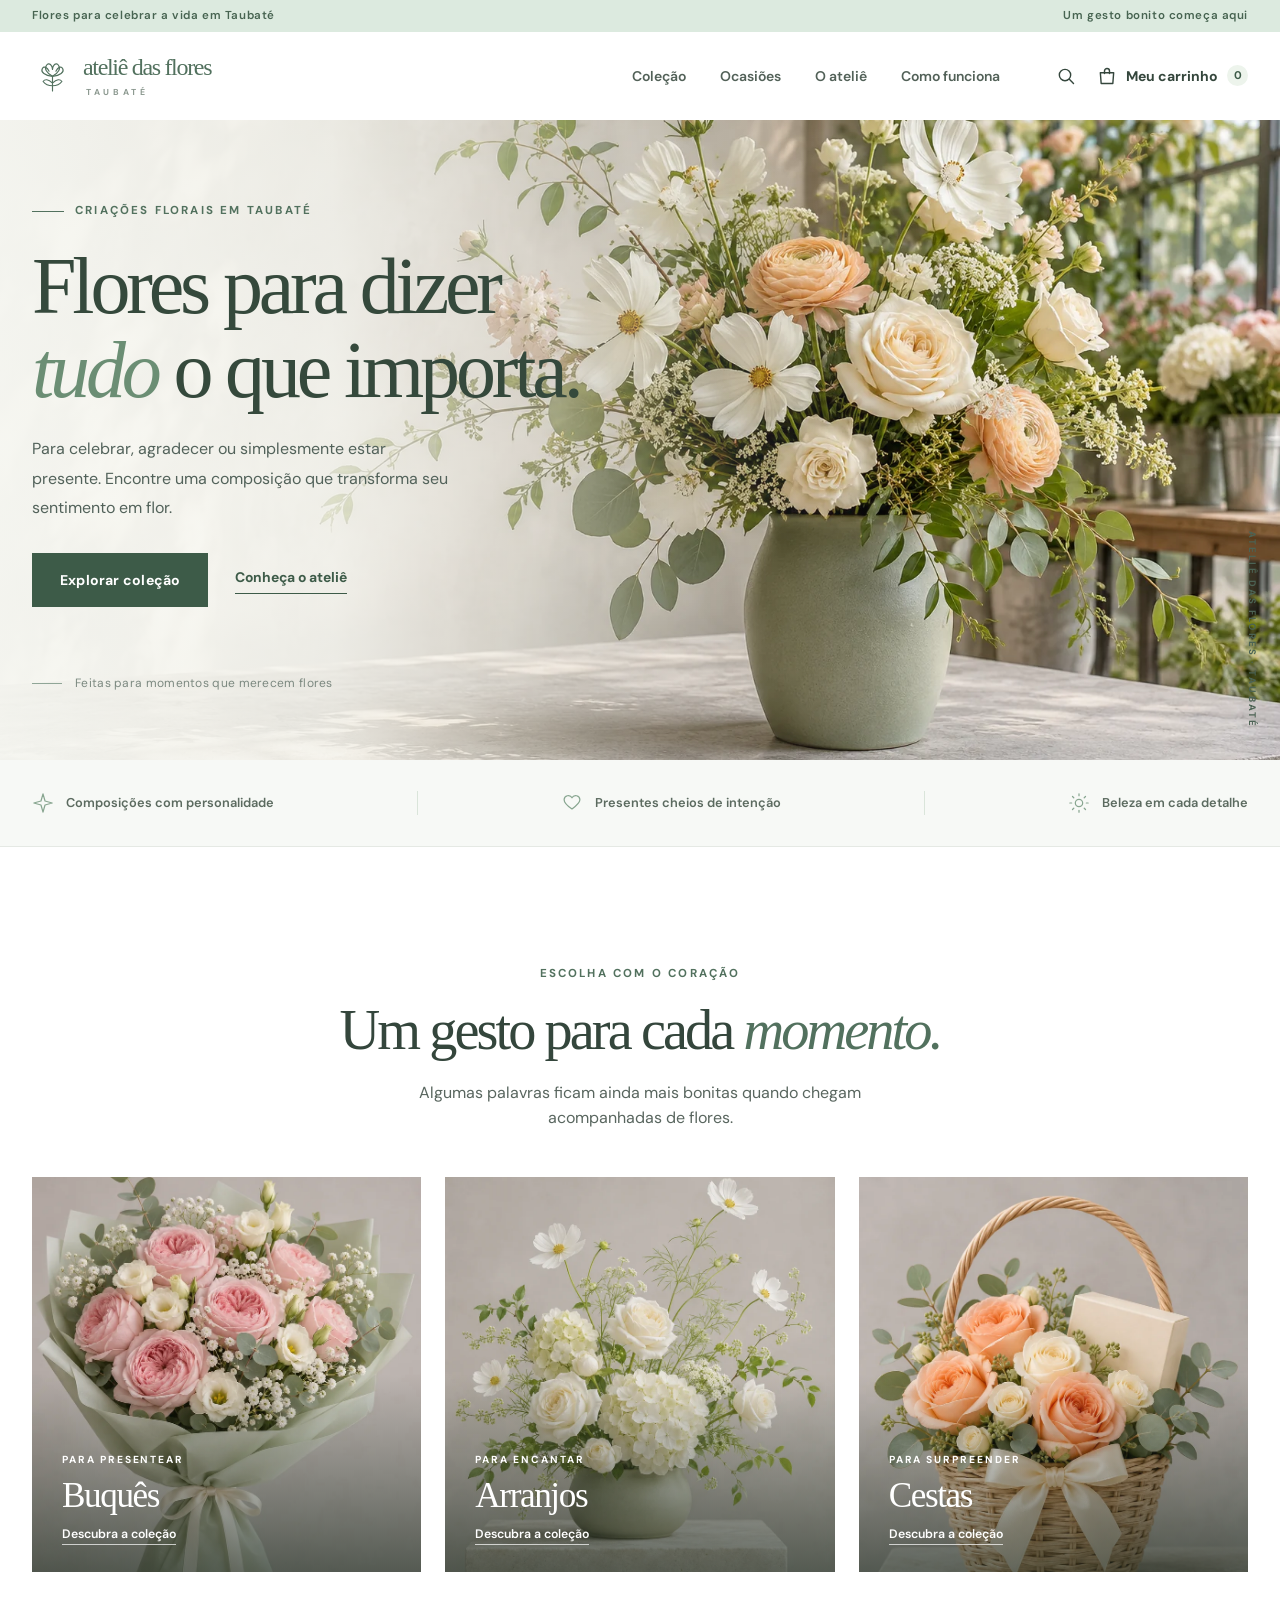
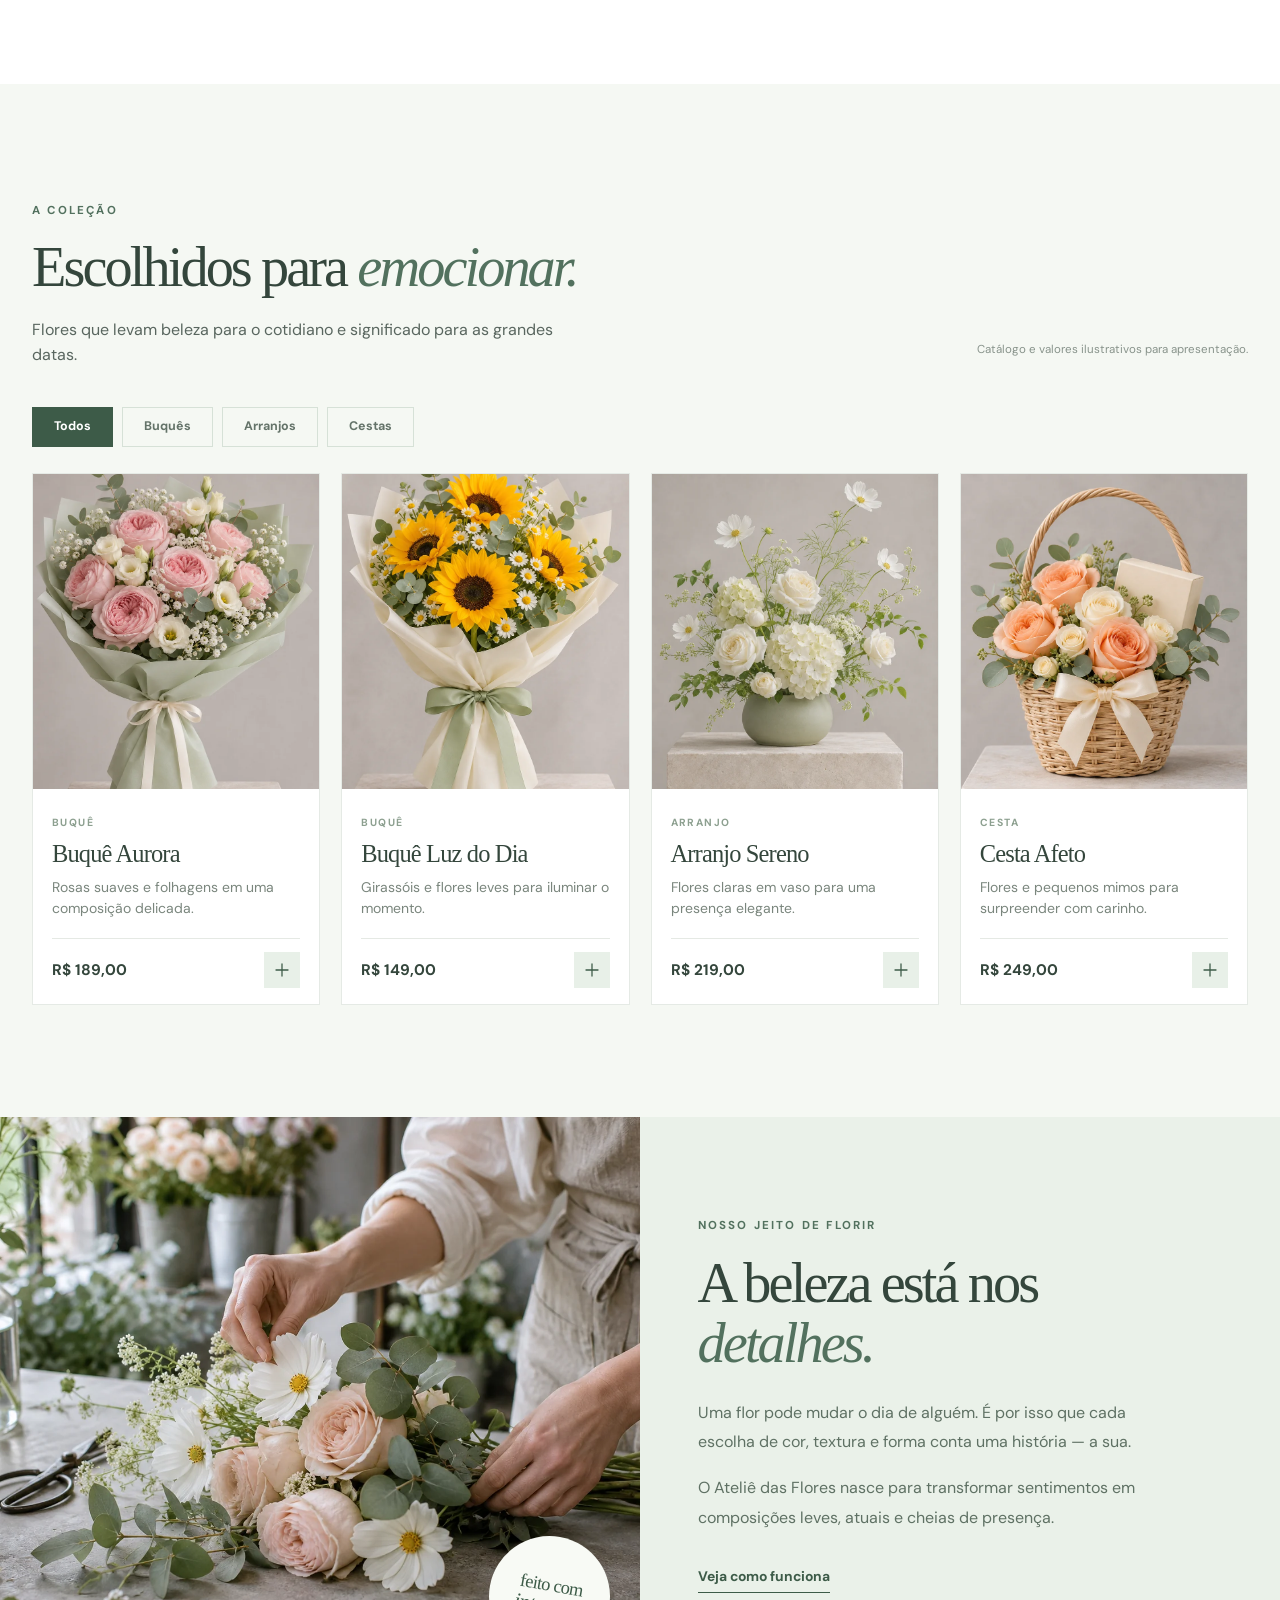
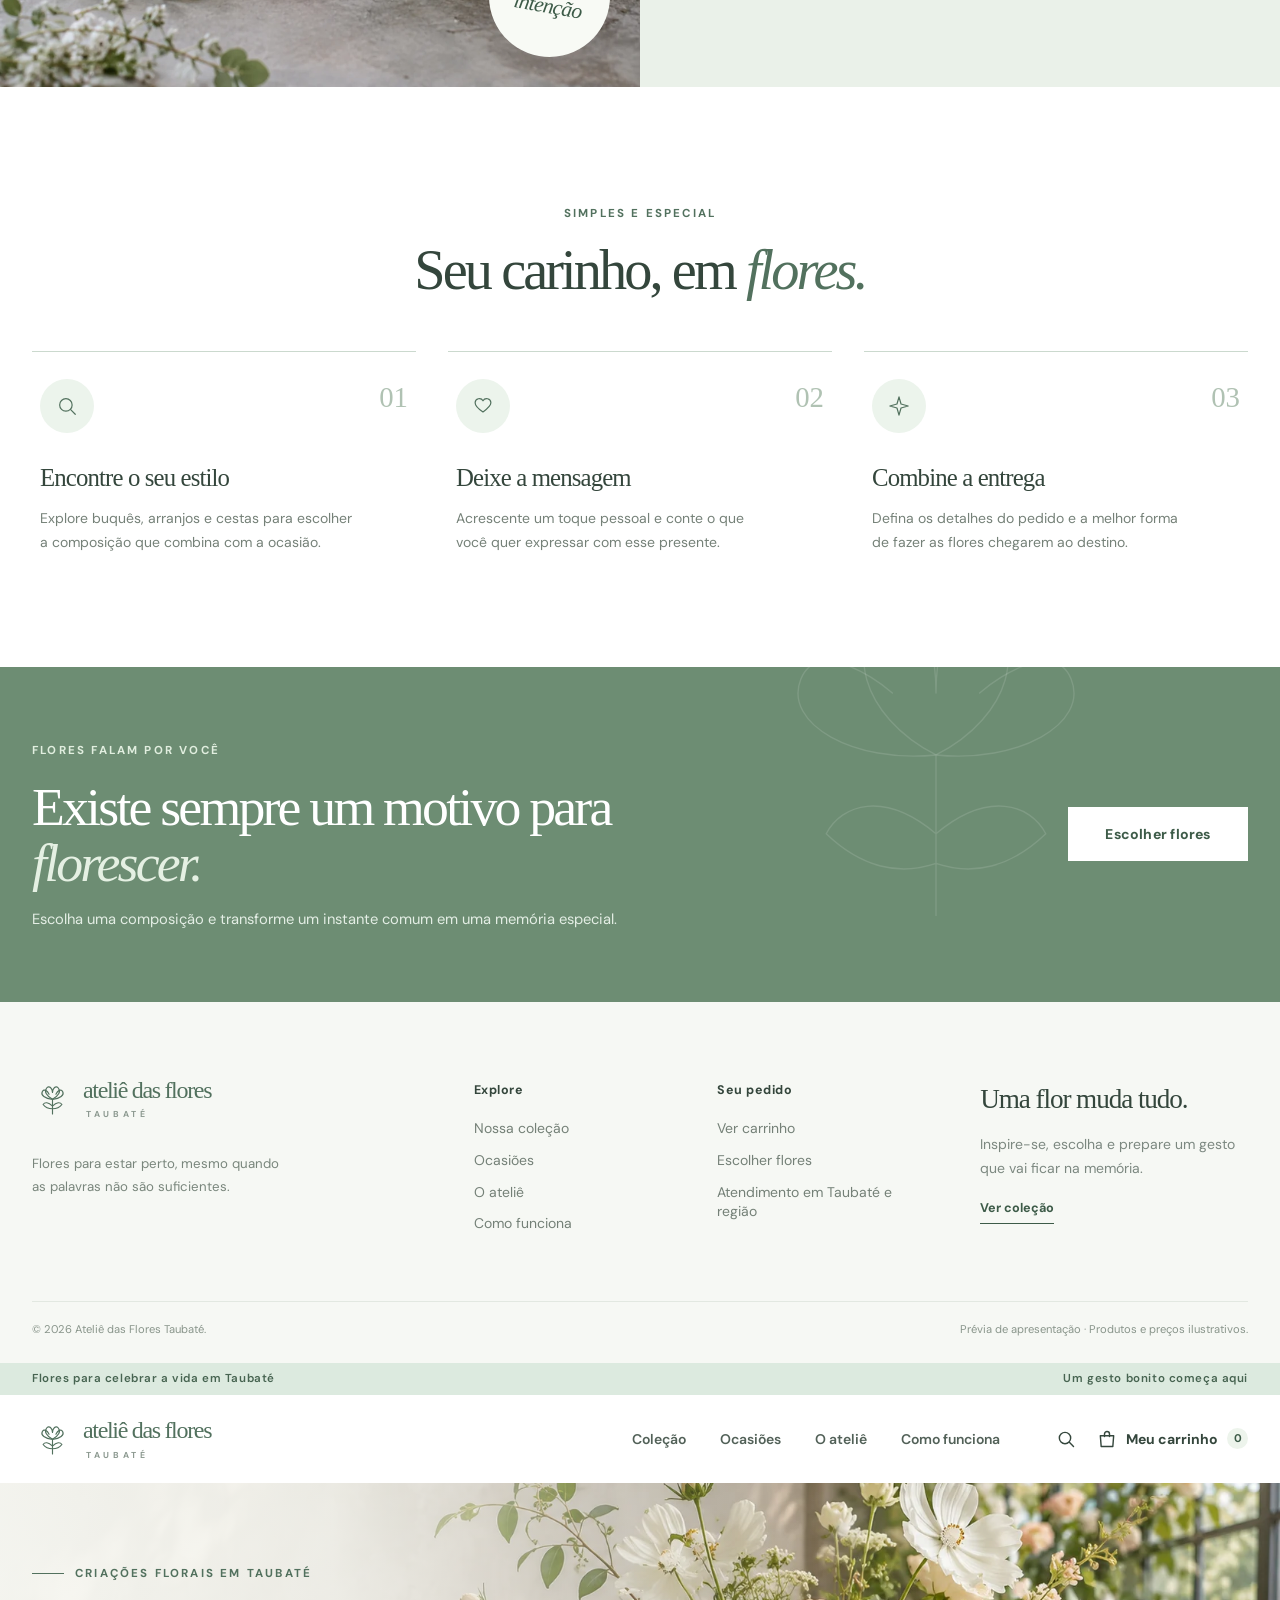
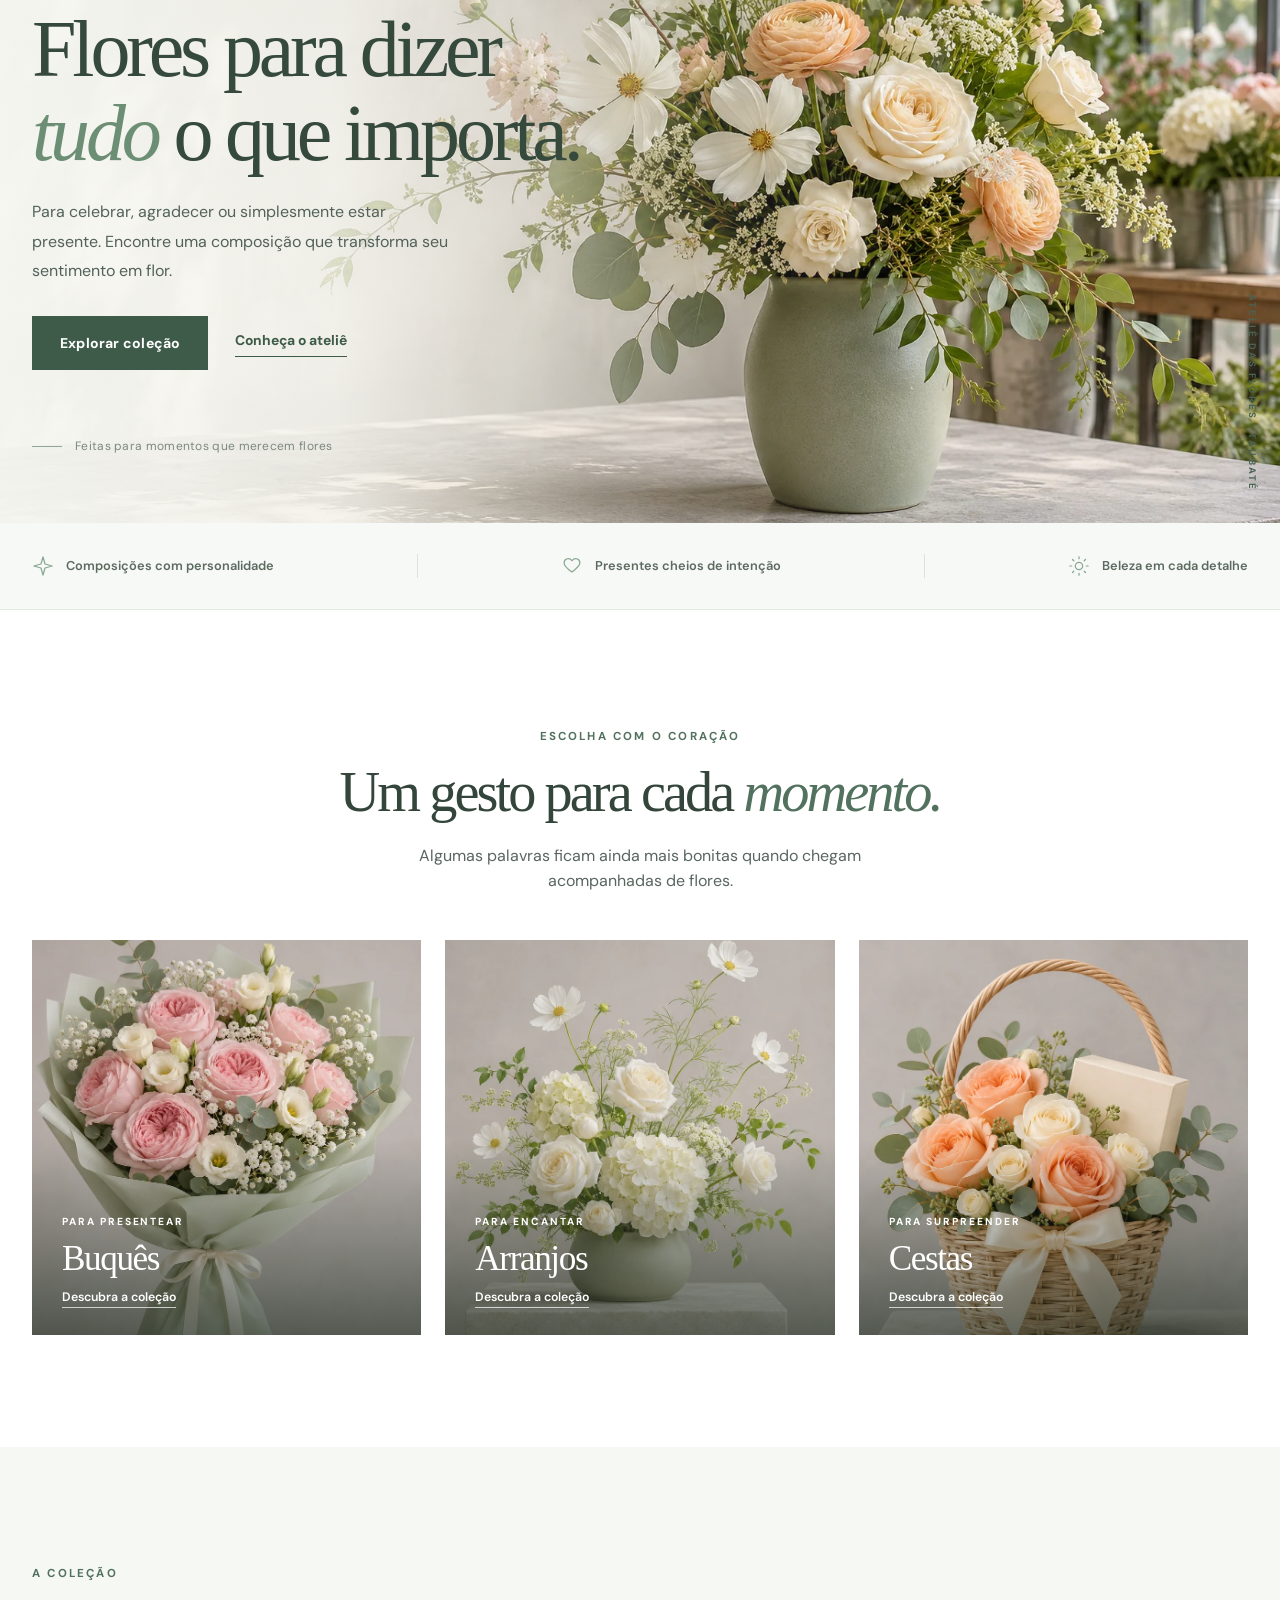
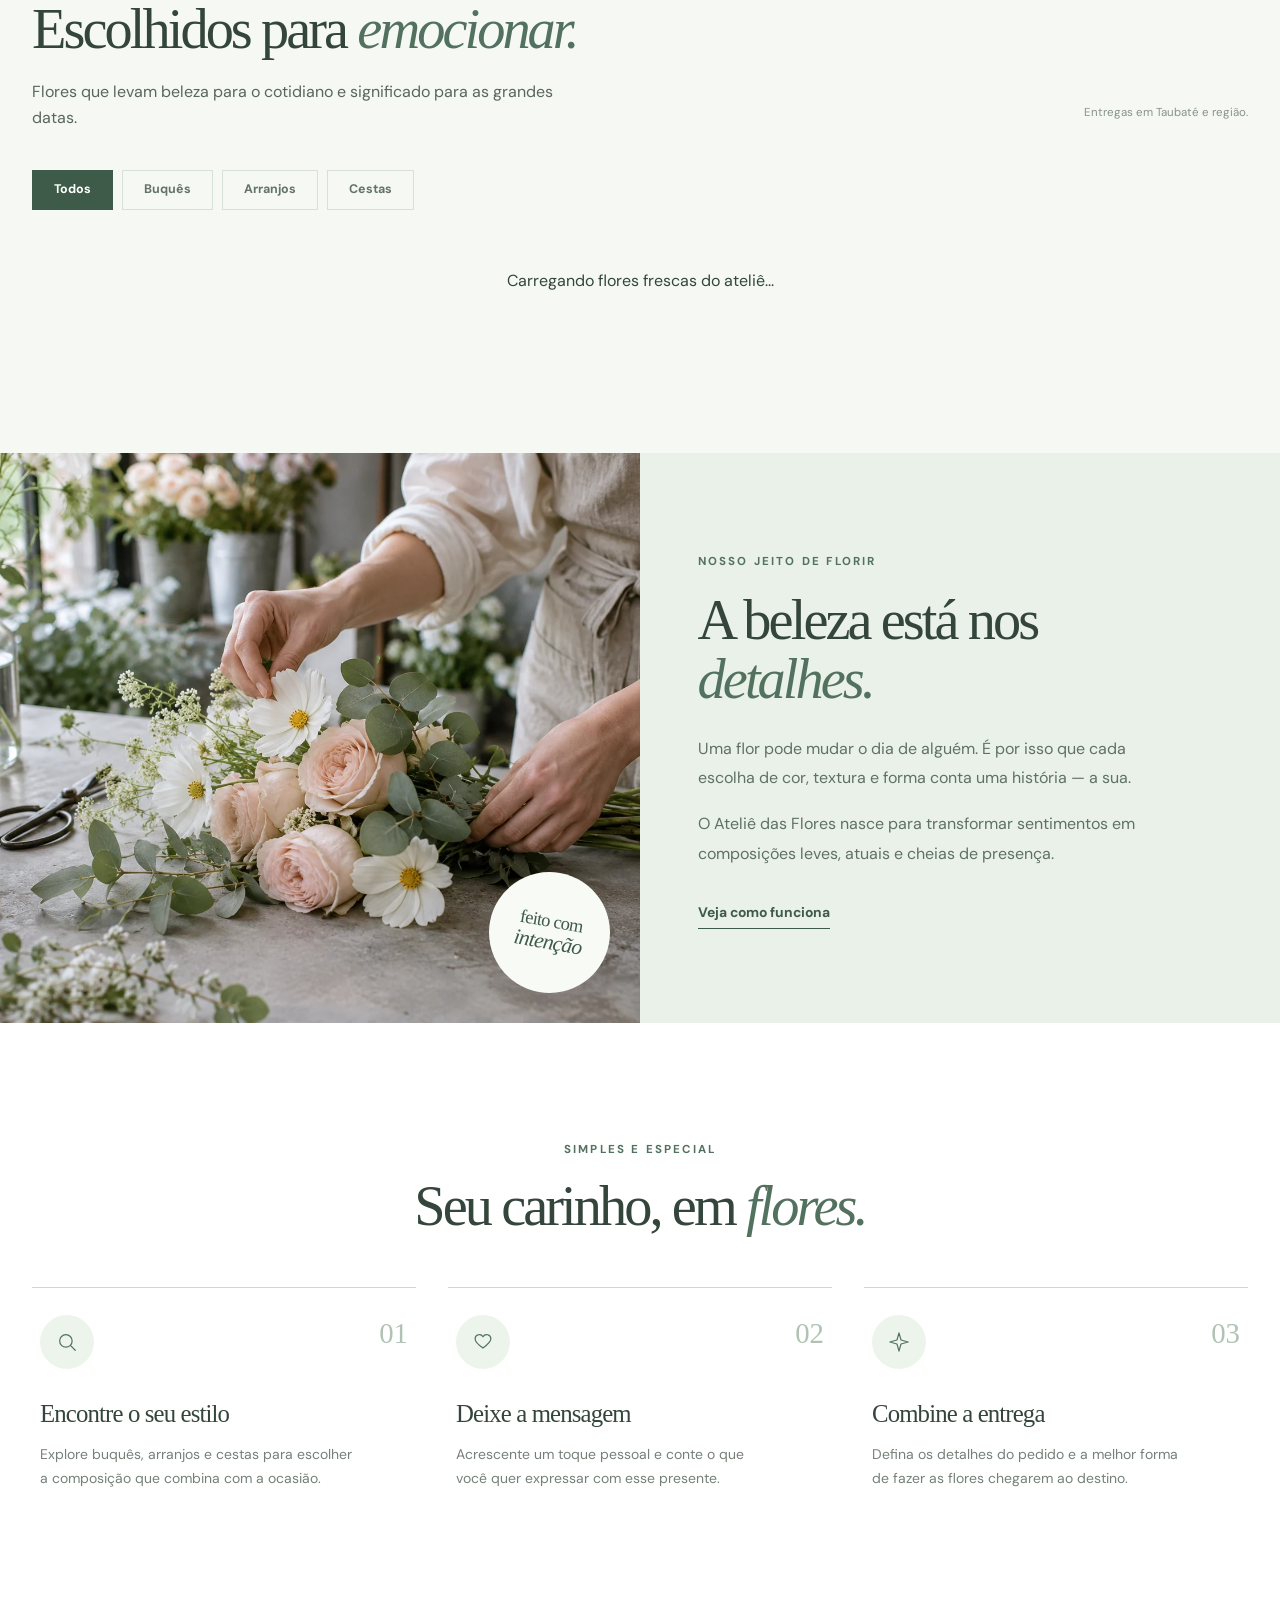
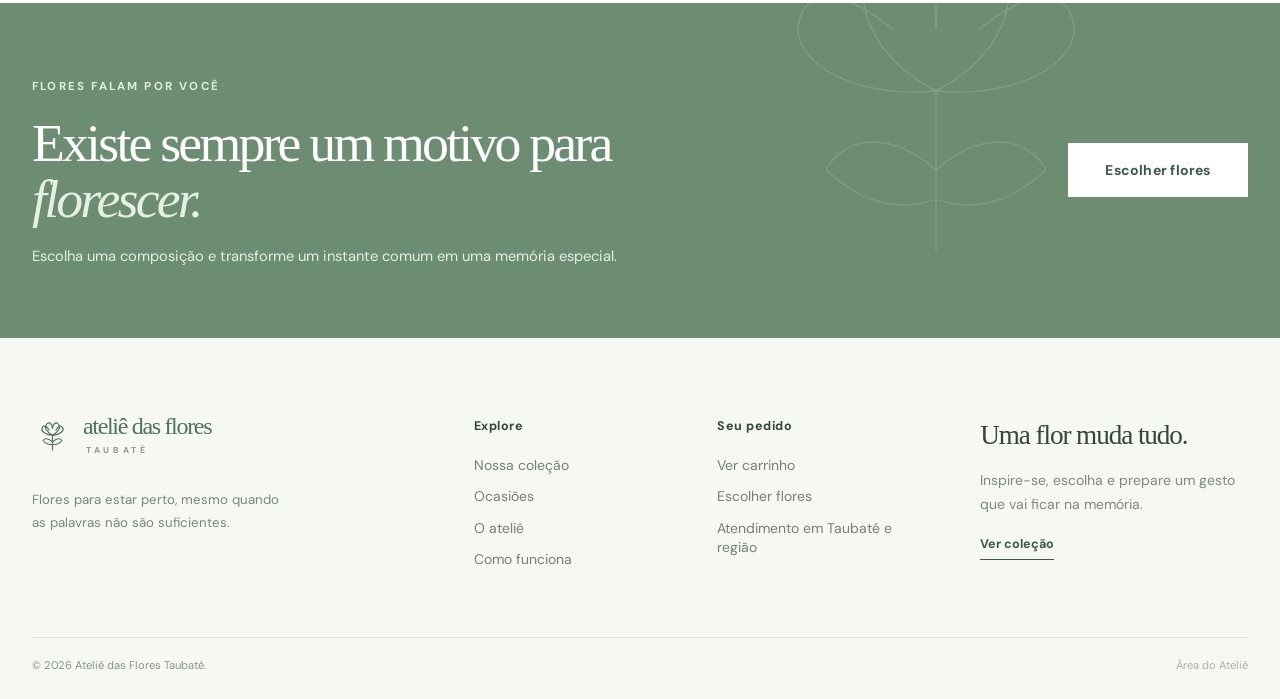
==== commit 8584d38d: "Update index.html" ====
--- a/index.html
+++ b/index.html
@@ -1,149 +1,302 @@
-<!doctype html>
-<html lang="pt-BR">
-  <head>
-    <meta charset="utf-8" />
-    <meta name="viewport" content="width=device-width, initial-scale=1" />
-    <meta name="theme-color" content="#f6f8f3" />
-    <meta name="description" content="Ateliê das Flores Taubaté — flores para tornar cada gesto inesquecível. Conheça nossa coleção de buquês, arranjos e presentes florais." />
-    <title>Ateliê das Flores Taubaté | Flores que dizem tudo</title>
-    <link rel="icon" href="assets/favicon.svg" type="image/svg+xml" />
-    <link rel="preconnect" href="https://fonts.googleapis.com" />
-    <link rel="preconnect" href="https://fonts.gstatic.com" crossorigin />
-    <link href="https://fonts.googleapis.com/css2?family=DM+Sans:wght@400;500;600;700&family=Manrope:wght@400;500;600;700&display=swap" rel="stylesheet" />
-    <link rel="stylesheet" href="styles.css" />
-    <script defer src="script.js"></script>
-  </head>
-  <body>
-    <svg xmlns="http://www.w3.org/2000/svg" class="svg-sprite" aria-hidden="true">
-      <symbol id="i-search" viewBox="0 0 24 24"><circle cx="10.8" cy="10.8" r="6.8"/><path d="m16 16 5 5"/></symbol>
-      <symbol id="i-bag" viewBox="0 0 24 24"><path d="M4 8h16l-1 13H5L4 8Z"/><path d="M9 9V6a3 3 0 0 1 6 0v3"/></symbol>
-      <symbol id="i-close" viewBox="0 0 24 24"><path d="M5 5 19 19M19 5 5 19"/></symbol>
-      <symbol id="i-menu" viewBox="0 0 24 24"><path d="M3 7h18M3 12h18M3 17h18"/></symbol>
-      <symbol id="i-plus" viewBox="0 0 24 24"><path d="M12 4v16M4 12h16"/></symbol>
-      <symbol id="i-chevron" viewBox="0 0 24 24"><path d="m9 5 7 7-7 7"/></symbol>
-      <symbol id="i-heart" viewBox="0 0 24 24"><path d="M20.6 8.4c0 4.3-8.6 10.1-8.6 10.1S3.4 12.7 3.4 8.4a4.6 4.6 0 0 1 8.6-2.1 4.6 4.6 0 0 1 8.6 2.1Z"/></symbol>
-      <symbol id="i-sun" viewBox="0 0 24 24"><circle cx="12" cy="12" r="4"/><path d="M12 2v2m0 16v2M2 12h2m16 0h2M4.9 4.9l1.4 1.4m11.4 11.4 1.4 1.4M19.1 4.9l-1.4 1.4M6.3 17.7l-1.4 1.4"/></symbol>
-      <symbol id="i-sparkle" viewBox="0 0 24 24"><path d="m12 2 2.2 7.8L22 12l-7.8 2.2L12 22l-2.2-7.8L2 12l7.8-2.2L12 2Z"/></symbol>
-    </svg>
-
-    <div class="topbar">
-      <div class="container topbar-inner">
-        <span>Flores para celebrar a vida em Taubaté</span>
-        <span class="topbar-secondary">Um gesto bonito começa aqui</span>
-      </div>
-    </div>
-
-    <header class="site-header" id="inicio">
-      <div class="container header-inner">
-        <a class="brand" href="#inicio" aria-label="Ateliê das Flores Taubaté, início">
-          <svg class="brand-mark" viewBox="0 0 48 48" fill="none" aria-hidden="true"><path d="M24 25c-7-4-10-9-7-13 3-4 7 0 7 5 0-5 4-9 7-5 3 4 0 9-7 13Z"/><path d="M24 25c-9-1-14-5-12-9 2-4 6-1 8 3M24 25c9-1 14-5 12-9-2-4-6-1-8 3M24 25v17M24 33c-5-5-9-5-11-2 3 4 7 5 11 5m0-3c5-5 9-5 11-2-3 4-7 5-11 5"/></svg>
-          <span class="brand-type"><strong>ateliê das flores</strong><small>TAUBATÉ</small></span>
-        </a>
-
-        <nav class="desktop-nav" aria-label="Navegação principal">
-          <a href="#colecao">Coleção</a>
-          <a href="#ocasioes">Ocasiões</a>
-          <a href="#atelie">O ateliê</a>
-          <a href="#como-funciona">Como funciona</a>
-        </nav>
-
-        <div class="header-actions">
-          <button class="icon-button search-toggle" type="button" aria-label="Buscar flores" aria-expanded="false" aria-controls="search-panel"><svg><use href="#i-search"/></svg></button>
-          <button class="cart-trigger" type="button" aria-label="Abrir carrinho"><svg><use href="#i-bag"/></svg><span class="cart-label">Meu carrinho</span><span class="cart-count" aria-live="polite">0</span></button>
-          <button class="icon-button menu-toggle" type="button" aria-label="Abrir menu" aria-expanded="false" aria-controls="mobile-nav"><svg><use href="#i-menu"/></svg></button>
-        </div>
-      </div>
-      <div id="search-panel" class="search-panel" hidden>
-        <div class="container search-inner"><label for="product-search">Encontre seu presente</label><input id="product-search" type="search" placeholder="Busque por buquê, arranjo ou cesta" autocomplete="off" /><span class="search-count" id="search-count" aria-live="polite"></span><button class="icon-button search-close" type="button" aria-label="Fechar busca"><svg><use href="#i-close"/></svg></button></div>
-      </div>
-      <nav id="mobile-nav" class="mobile-nav" aria-label="Navegação mobile" hidden>
-        <a href="#colecao">Coleção</a><a href="#ocasioes">Ocasiões</a><a href="#atelie">O ateliê</a><a href="#como-funciona">Como funciona</a>
-      </nav>
-    </header>
-
-    <main>
-      <section class="hero" aria-labelledby="hero-title">
-        <img class="hero-photo" src="assets/hero.webp" alt="Arranjo de flores brancas e creme em vaso verde suave" fetchpriority="high" />
-        <div class="hero-shade"></div>
-        <div class="container hero-inner">
-          <div class="hero-copy">
-            <span class="eyebrow"><span class="eyebrow-line"></span> CRIAÇÕES FLORAIS EM TAUBATÉ</span>
-            <h1 id="hero-title">Flores para dizer <em>tudo</em> o que importa.</h1>
-            <p>Para celebrar, agradecer ou simplesmente estar presente. Encontre uma composição que transforma seu sentimento em flor.</p>
-            <div class="hero-actions"><a class="button button-primary" href="#colecao">Explorar coleção</a><a class="text-link" href="#atelie">Conheça o ateliê</a></div>
-            <div class="hero-detail"><span class="hero-detail-line"></span><span>Feitas para momentos que merecem flores</span></div>
-          </div>
-        </div>
-        <div class="hero-vertical" aria-hidden="true">ATELIÊ DAS FLORES · TAUBATÉ</div>
-      </section>
-
-      <section class="intro-strip" aria-label="O que torna as flores especiais">
-        <div class="container intro-strip-inner">
-          <div><svg><use href="#i-sparkle"/></svg><span>Composições com personalidade</span></div>
-          <span class="strip-divider"></span>
-          <div><svg><use href="#i-heart"/></svg><span>Presentes cheios de intenção</span></div>
-          <span class="strip-divider"></span>
-          <div><svg><use href="#i-sun"/></svg><span>Beleza em cada detalhe</span></div>
-        </div>
-      </section>
-
-      <section class="occasions section" id="ocasioes" aria-labelledby="occasions-title">
-        <div class="container">
-          <div class="section-heading centered"><span class="eyebrow">ESCOLHA COM O CORAÇÃO</span><h2 id="occasions-title">Um gesto para cada <em>momento.</em></h2><p>Algumas palavras ficam ainda mais bonitas quando chegam acompanhadas de flores.</p></div>
-          <div class="occasion-grid">
-            <a class="occasion-card" href="#colecao" data-filter-link="buques"><img src="assets/buque-aurora.webp" alt="Buquê delicado de rosas rosadas" loading="lazy" /><span class="occasion-overlay"><small>PARA PRESENTEAR</small><strong>Buquês</strong><span>Descubra a coleção</span></span></a>
-            <a class="occasion-card" href="#colecao" data-filter-link="arranjos"><img src="assets/arranjo-sereno.webp" alt="Arranjo branco em vaso verde claro" loading="lazy" /><span class="occasion-overlay"><small>PARA ENCANTAR</small><strong>Arranjos</strong><span>Descubra a coleção</span></span></a>
-            <a class="occasion-card" href="#colecao" data-filter-link="cestas"><img src="assets/cesta-afeto.webp" alt="Cesta de flores em tons suaves" loading="lazy" /><span class="occasion-overlay"><small>PARA SURPREENDER</small><strong>Cestas</strong><span>Descubra a coleção</span></span></a>
-          </div>
-        </div>
-      </section>
-
-      <section class="collection section" id="colecao" aria-labelledby="collection-title">
-        <div class="container">
-          <div class="collection-top"><div class="section-heading"><span class="eyebrow">A COLEÇÃO</span><h2 id="collection-title">Escolhidos para <em>emocionar.</em></h2><p>Flores que levam beleza para o cotidiano e significado para as grandes datas.</p></div><div class="collection-note">Catálogo e valores ilustrativos para apresentação.</div></div>
-          <div class="filters" role="group" aria-label="Filtrar produtos">
-            <button class="filter active" type="button" data-filter="todos" aria-pressed="true">Todos</button>
-            <button class="filter" type="button" data-filter="buques" aria-pressed="false">Buquês</button>
-            <button class="filter" type="button" data-filter="arranjos" aria-pressed="false">Arranjos</button>
-            <button class="filter" type="button" data-filter="cestas" aria-pressed="false">Cestas</button>
-          </div>
-          <div class="product-grid" id="product-grid">
-            <article class="product-card" data-id="aurora" data-category="buques" data-name="Buquê Aurora" data-price="189" data-image="assets/buque-aurora.webp">
-              <button class="product-image" type="button" aria-label="Ampliar foto do Buquê Aurora"><img src="assets/buque-aurora.webp" alt="Buquê Aurora, rosas rosadas, flores brancas e folhagens" loading="lazy" /><span class="image-zoom">Ampliar imagem</span></button>
-              <div class="product-info"><span class="product-category">BUQUÊ</span><h3>Buquê Aurora</h3><p>Rosas suaves e folhagens em uma composição delicada.</p><div class="product-bottom"><strong>R$ 189,00</strong><button class="add-button" type="button" aria-label="Adicionar Buquê Aurora ao carrinho"><svg><use href="#i-plus"/></svg></button></div></div>
-            </article>
-            <article class="product-card" data-id="luz" data-category="buques" data-name="Buquê Luz do Dia" data-search="girassol" data-price="149" data-image="assets/buque-sol.webp">
-              <button class="product-image" type="button" aria-label="Ampliar foto do Buquê Luz do Dia"><img src="assets/buque-sol.webp" alt="Buquê Luz do Dia com girassóis e flores brancas" loading="lazy" /><span class="image-zoom">Ampliar imagem</span></button>
-              <div class="product-info"><span class="product-category">BUQUÊ</span><h3>Buquê Luz do Dia</h3><p>Girassóis e flores leves para iluminar o momento.</p><div class="product-bottom"><strong>R$ 149,00</strong><button class="add-button" type="button" aria-label="Adicionar Buquê Luz do Dia ao carrinho"><svg><use href="#i-plus"/></svg></button></div></div>
-            </article>
-            <article class="product-card" data-id="sereno" data-category="arranjos" data-name="Arranjo Sereno" data-price="219" data-image="assets/arranjo-sereno.webp">
-              <button class="product-image" type="button" aria-label="Ampliar foto do Arranjo Sereno"><img src="assets/arranjo-sereno.webp" alt="Arranjo Sereno de flores brancas em vaso verde claro" loading="lazy" /><span class="image-zoom">Ampliar imagem</span></button>
-              <div class="product-info"><span class="product-category">ARRANJO</span><h3>Arranjo Sereno</h3><p>Flores claras em vaso para uma presença elegante.</p><div class="product-bottom"><strong>R$ 219,00</strong><button class="add-button" type="button" aria-label="Adicionar Arranjo Sereno ao carrinho"><svg><use href="#i-plus"/></svg></button></div></div>
-            </article>
-            <article class="product-card" data-id="afeto" data-category="cestas" data-name="Cesta Afeto" data-price="249" data-image="assets/cesta-afeto.webp">
-              <button class="product-image" type="button" aria-label="Ampliar foto da Cesta Afeto"><img src="assets/cesta-afeto.webp" alt="Cesta Afeto com rosas, caixa de presente e laço" loading="lazy" /><span class="image-zoom">Ampliar imagem</span></button>
-              <div class="product-info"><span class="product-category">CESTA</span><h3>Cesta Afeto</h3><p>Flores e pequenos mimos para surpreender com carinho.</p><div class="product-bottom"><strong>R$ 249,00</strong><button class="add-button" type="button" aria-label="Adicionar Cesta Afeto ao carrinho"><svg><use href="#i-plus"/></svg></button></div></div>
-            </article>
-          </div>
-          <p class="empty-results" id="empty-results" hidden>Nenhuma flor encontrada. Experimente outro termo ou categoria.</p>
-        </div>
-      </section>
-
-      <section class="story section" id="atelie" aria-labelledby="story-title">
-        <div class="story-image"><img src="assets/atelie.webp" alt="Mãos organizando flores frescas em um ateliê claro" loading="lazy" /><div class="story-stamp">feito com<br /><em>intenção</em></div></div>
-        <div class="story-content"><div class="story-copy"><span class="eyebrow">NOSSO JEITO DE FLORIR</span><h2 id="story-title">A beleza está nos <em>detalhes.</em></h2><p>Uma flor pode mudar o dia de alguém. É por isso que cada escolha de cor, textura e forma conta uma história — a sua.</p><p>O Ateliê das Flores nasce para transformar sentimentos em composições leves, atuais e cheias de presença.</p><a class="text-link" href="#como-funciona">Veja como funciona</a></div></div>
-      </section>
-
-      <section class="process section" id="como-funciona" aria-labelledby="process-title"><div class="container"><div class="section-heading centered"><span class="eyebrow">SIMPLES E ESPECIAL</span><h2 id="process-title">Seu carinho, em <em>flores.</em></h2></div><div class="process-grid"><div class="process-step"><span class="process-number">01</span><div class="process-icon"><svg><use href="#i-search"/></svg></div><h3>Encontre o seu estilo</h3><p>Explore buquês, arranjos e cestas para escolher a composição que combina com a ocasião.</p></div><div class="process-step"><span class="process-number">02</span><div class="process-icon"><svg><use href="#i-heart"/></svg></div><h3>Deixe a mensagem</h3><p>Acrescente um toque pessoal e conte o que você quer expressar com esse presente.</p></div><div class="process-step"><span class="process-number">03</span><div class="process-icon"><svg><use href="#i-sparkle"/></svg></div><h3>Combine a entrega</h3><p>Defina os detalhes do pedido e a melhor forma de fazer as flores chegarem ao destino.</p></div></div></div></section>
-
-      <section class="cta-section"><div class="container cta-inner"><div><span class="eyebrow">FLORES FALAM POR VOCÊ</span><h2>Existe sempre um motivo para <em>florescer.</em></h2><p>Escolha uma composição e transforme um instante comum em uma memória especial.</p></div><a class="button button-light" href="#colecao">Escolher flores</a><svg class="cta-flower" viewBox="0 0 270 270" fill="none" aria-hidden="true"><path d="M135 130C80 102 70 48 102 34c28-12 33 30 33 52 0-22 5-64 33-52 32 14 22 68-33 96Z"/><path d="M135 130C77 136 26 108 39 76c11-27 49-4 65 10m31 44c58 6 109-22 96-54-11-27-49-4-65 10M135 130v114m0-58c-37-31-67-21-78 0 25 24 52 30 78 21m0-21c37-31 67-21 78 0-25 24-52 30-78 21"/></svg></div></section>
-    </main>
-
-    <footer class="site-footer"><div class="container footer-main"><div class="footer-brand"><a class="brand" href="#inicio" aria-label="Ateliê das Flores Taubaté, voltar ao início"><svg class="brand-mark" viewBox="0 0 48 48" fill="none" aria-hidden="true"><path d="M24 25c-7-4-10-9-7-13 3-4 7 0 7 5 0-5 4-9 7-5 3 4 0 9-7 13Z"/><path d="M24 25c-9-1-14-5-12-9 2-4 6-1 8 3M24 25c9-1 14-5 12-9-2-4-6-1-8 3M24 25v17M24 33c-5-5-9-5-11-2 3 4 7 5 11 5m0-3c5-5 9-5 11-2-3 4-7 5-11 5"/></svg><span class="brand-type"><strong>ateliê das flores</strong><small>TAUBATÉ</small></span></a><p>Flores para estar perto, mesmo quando as palavras não são suficientes.</p></div><div class="footer-links"><h3>Explore</h3><a href="#colecao">Nossa coleção</a><a href="#ocasioes">Ocasiões</a><a href="#atelie">O ateliê</a><a href="#como-funciona">Como funciona</a></div><div class="footer-links"><h3>Seu pedido</h3><button class="footer-cart" type="button">Ver carrinho</button><a href="#colecao">Escolher flores</a><span>Atendimento em Taubaté e região</span></div><div class="footer-note"><h3>Uma flor muda tudo.</h3><p>Inspire-se, escolha e prepare um gesto que vai ficar na memória.</p><a class="text-link" href="#colecao">Ver coleção</a></div></div><div class="container footer-bottom"><span>© <span id="year">2026</span> Ateliê das Flores Taubaté.</span><span>Prévia de apresentação · Produtos e preços ilustrativos.</span></div></footer>
-
-    <dialog class="gallery-dialog" id="gallery-dialog" aria-label="Galeria de flores"><div class="gallery-shell"><button class="dialog-close gallery-close" type="button" aria-label="Fechar galeria"><svg><use href="#i-close"/></svg></button><button class="gallery-nav gallery-prev" type="button" aria-label="Imagem anterior"><svg><use href="#i-chevron"/></svg></button><figure><img id="gallery-image" src="" alt="" /><figcaption><span id="gallery-category"></span><strong id="gallery-title"></strong><small id="gallery-position"></small></figcaption></figure><button class="gallery-nav gallery-next" type="button" aria-label="Próxima imagem"><svg><use href="#i-chevron"/></svg></button></div></dialog>
-    <dialog class="cart-dialog" id="cart-dialog" aria-label="Meu carrinho"><div class="cart-shell"><div class="cart-header"><div><span class="eyebrow">SEU PRESENTE</span><h2>Meu carrinho <span id="cart-heading-count">(0)</span></h2></div><button class="dialog-close cart-close" type="button" aria-label="Fechar carrinho"><svg><use href="#i-close"/></svg></button></div><div class="cart-items" id="cart-items"></div><div class="cart-footer"><div class="cart-total"><span>Subtotal ilustrativo</span><strong id="cart-total">R$ 0,00</strong></div><p>Valores de demonstração. Entrega e disponibilidade serão confirmadas pelo ateliê.</p><button class="button button-primary checkout-button" type="button">Solicitar pedido</button><button class="cart-continue" type="button">Continuar escolhendo</button></div></div></dialog>
-    <div class="toast" id="toast" role="status" aria-live="polite"></div>
-  </body>
-</html>
-
+<!doctype html>
+<html lang="pt-BR">
+  <head>
+    <meta charset="utf-8" />
+    <meta name="viewport" content="width=device-width, initial-scale=1" />
+    <meta name="theme-color" content="#f6f8f3" />
+    <meta name="description" content="Ateliê das Flores Taubaté — flores para tornar cada gesto inesquecível. Conheça nossa coleção de buquês, arranjos e presentes florais." />
+    <title>Ateliê das Flores Taubaté | Flores que dizem tudo</title>
+    <link rel="icon" href="assets/favicon.svg" type="image/svg+xml" />
+    <link rel="preconnect" href="https://fonts.googleapis.com" />
+    <link rel="preconnect" href="https://fonts.gstatic.com" crossorigin />
+    <link href="https://fonts.googleapis.com/css2?family=DM+Sans:wght@400;500;600;700&family=Manrope:wght@400;500;600;700&display=swap" rel="stylesheet" />
+    <link rel="stylesheet" href="styles.css" />
+    <script defer src="script.js"></script>
+  </head>
+  <body>
+    <svg xmlns="http://www.w3.org/2000/svg" class="svg-sprite" aria-hidden="true">
+      <symbol id="i-search" viewBox="0 0 24 24"><circle cx="10.8" cy="10.8" r="6.8"/><path d="m16 16 5 5"/></symbol>
+      <symbol id="i-bag" viewBox="0 0 24 24"><path d="M4 8h16l-1 13H5L4 8Z"/><path d="M9 9V6a3 3 0 0 1 6 0v3"/></symbol>
+      <symbol id="i-close" viewBox="0 0 24 24"><path d="M5 5 19 19M19 5 5 19"/></symbol>
+      <symbol id="i-menu" viewBox="0 0 24 24"><path d="M3 7h18M3 12h18M3 17h18"/></symbol>
+      <symbol id="i-plus" viewBox="0 0 24 24"><path d="M12 4v16M4 12h16"/></symbol>
+      <symbol id="i-chevron" viewBox="0 0 24 24"><path d="m9 5 7 7-7 7"/></symbol>
+      <symbol id="i-heart" viewBox="0 0 24 24"><path d="M20.6 8.4c0 4.3-8.6 10.1-8.6 10.1S3.4 12.7 3.4 8.4a4.6 4.6 0 0 1 8.6-2.1 4.6 4.6 0 0 1 8.6 2.1Z"/></symbol>
+      <symbol id="i-sun" viewBox="0 0 24 24"><circle cx="12" cy="12" r="4"/><path d="M12 2v2m0 16v2M2 12h2m16 0h2M4.9 4.9l1.4 1.4m11.4 11.4 1.4 1.4M19.1 4.9l-1.4 1.4M6.3 17.7l-1.4 1.4"/></symbol>
+      <symbol id="i-sparkle" viewBox="0 0 24 24"><path d="m12 2 2.2 7.8L22 12l-7.8 2.2L12 22l-2.2-7.8L2 12l7.8-2.2L12 2Z"/></symbol>
+    </svg>
+
+    <div class="topbar">
+      <div class="container topbar-inner">
+        <span>Flores para celebrar a vida em Taubaté</span>
+        <span class="topbar-secondary">Um gesto bonito começa aqui</span>
+      </div>
+    </div>
+
+    <header class="site-header" id="inicio">
+      <div class="container header-inner">
+        <a class="brand" href="#inicio" aria-label="Ateliê das Flores Taubaté, início">
+          <svg class="brand-mark" viewBox="0 0 48 48" fill="none" aria-hidden="true"><path d="M24 25c-7-4-10-9-7-13 3-4 7 0 7 5 0-5 4-9 7-5 3 4 0 9-7 13Z"/><path d="M24 25c-9-1-14-5-12-9 2-4 6-1 8 3M24 25c9-1 14-5 12-9-2-4-6-1-8 3M24 25v17M24 33c-5-5-9-5-11-2 3 4 7 5 11 5m0-3c5-5 9-5 11-2-3 4-7 5-11 5"/></svg>
+          <span class="brand-type"><strong>ateliê das flores</strong><small>TAUBATÉ</small></span>
+        </a>
+
+        <nav class="desktop-nav" aria-label="Navegação principal">
+          <a href="#colecao">Coleção</a>
+          <a href="#ocasioes">Ocasiões</a>
+          <a href="#atelie">O ateliê</a>
+          <a href="#como-funciona">Como funciona</a>
+        </nav>
+
+        <div class="header-actions">
+          <button class="icon-button search-toggle" type="button" aria-label="Buscar flores" aria-expanded="false" aria-controls="search-panel"><svg><use href="#i-search"/></svg></button>
+          <button class="cart-trigger" type="button" aria-label="Abrir carrinho"><svg><use href="#i-bag"/></svg><span class="cart-label">Meu carrinho</span><span class="cart-count" aria-live="polite">0</span></button>
+          <button class="icon-button menu-toggle" type="button" aria-label="Abrir menu" aria-expanded="false" aria-controls="mobile-nav"><svg><use href="#i-menu"/></svg></button>
+        </div>
+      </div>
+      <div id="search-panel" class="search-panel" hidden>
+        <div class="container search-inner"><label for="product-search">Encontre seu presente</label><input id="product-search" type="search" placeholder="Busque por buquê, arranjo ou cesta" autocomplete="off" /><span class="search-count" id="search-count" aria-live="polite"></span><button class="icon-button search-close" type="button" aria-label="Fechar busca"><svg><use href="#i-close"/></svg></button></div>
+      </div>
+      <nav id="mobile-nav" class="mobile-nav" aria-label="Navegação mobile" hidden>
+        <a href="#colecao">Coleção</a><a href="#ocasioes">Ocasiões</a><a href="#atelie">O ateliê</a><a href="#como-funciona">Como funciona</a>
+      </nav>
+    </header>
+
+    <main>
+      <section class="hero" aria-labelledby="hero-title">
+        <img class="hero-photo" src="assets/hero.webp" alt="Arranjo de flores brancas e creme em vaso verde suave" fetchpriority="high" />
+        <div class="hero-shade"></div>
+        <div class="container hero-inner">
+          <div class="hero-copy">
+            <span class="eyebrow"><span class="eyebrow-line"></span> CRIAÇÕES FLORAIS EM TAUBATÉ</span>
+            <h1 id="hero-title">Flores para dizer <em>tudo</em> o que importa.</h1>
+            <p>Para celebrar, agradecer ou simplesmente estar presente. Encontre uma composição que transforma seu sentimento em flor.</p>
+            <div class="hero-actions"><a class="button button-primary" href="#colecao">Explorar coleção</a><a class="text-link" href="#atelie">Conheça o ateliê</a></div>
+            <div class="hero-detail"><span class="hero-detail-line"></span><span>Feitas para momentos que merecem flores</span></div>
+          </div>
+        </div>
+        <div class="hero-vertical" aria-hidden="true">ATELIÊ DAS FLORES · TAUBATÉ</div>
+      </section>
+
+      <section class="intro-strip" aria-label="O que torna as flores especiais">
+        <div class="container intro-strip-inner">
+          <div><svg><use href="#i-sparkle"/></svg><span>Composições com personalidade</span></div>
+          <span class="strip-divider"></span>
+          <div><svg><use href="#i-heart"/></svg><span>Presentes cheios de intenção</span></div>
+          <span class="strip-divider"></span>
+          <div><svg><use href="#i-sun"/></svg><span>Beleza em cada detalhe</span></div>
+        </div>
+      </section>
+
+      <section class="occasions section" id="ocasioes" aria-labelledby="occasions-title">
+        <div class="container">
+          <div class="section-heading centered"><span class="eyebrow">ESCOLHA COM O CORAÇÃO</span><h2 id="occasions-title">Um gesto para cada <em>momento.</em></h2><p>Algumas palavras ficam ainda mais bonitas quando chegam acompanhadas de flores.</p></div>
+          <div class="occasion-grid">
+            <a class="occasion-card" href="#colecao" data-filter-link="buques"><img src="assets/buque-aurora.webp" alt="Buquê delicado de rosas rosadas" loading="lazy" /><span class="occasion-overlay"><small>PARA PRESENTEAR</small><strong>Buquês</strong><span>Descubra a coleção</span></span></a>
+            <a class="occasion-card" href="#colecao" data-filter-link="arranjos"><img src="assets/arranjo-sereno.webp" alt="Arranjo branco em vaso verde claro" loading="lazy" /><span class="occasion-overlay"><small>PARA ENCANTAR</small><strong>Arranjos</strong><span>Descubra a coleção</span></span></a>
+            <a class="occasion-card" href="#colecao" data-filter-link="cestas"><img src="assets/cesta-afeto.webp" alt="Cesta de flores em tons suaves" loading="lazy" /><span class="occasion-overlay"><small>PARA SURPREENDER</small><strong>Cestas</strong><span>Descubra a coleção</span></span></a>
+          </div>
+        </div>
+      </section>
+
+      <section class="collection section" id="colecao" aria-labelledby="collection-title">
+        <div class="container">
+          <div class="collection-top"><div class="section-heading"><span class="eyebrow">A COLEÇÃO</span><h2 id="collection-title">Escolhidos para <em>emocionar.</em></h2><p>Flores que levam beleza para o cotidiano e significado para as grandes datas.</p></div><div class="collection-note">Catálogo e valores ilustrativos para apresentação.</div></div>
+          <div class="filters" role="group" aria-label="Filtrar produtos">
+            <button class="filter active" type="button" data-filter="todos" aria-pressed="true">Todos</button>
+            <button class="filter" type="button" data-filter="buques" aria-pressed="false">Buquês</button>
+            <button class="filter" type="button" data-filter="arranjos" aria-pressed="false">Arranjos</button>
+            <button class="filter" type="button" data-filter="cestas" aria-pressed="false">Cestas</button>
+          </div>
+          <div class="product-grid" id="product-grid">
+            <article class="product-card" data-id="aurora" data-category="buques" data-name="Buquê Aurora" data-price="189" data-image="assets/buque-aurora.webp">
+              <button class="product-image" type="button" aria-label="Ampliar foto do Buquê Aurora"><img src="assets/buque-aurora.webp" alt="Buquê Aurora, rosas rosadas, flores brancas e folhagens" loading="lazy" /><span class="image-zoom">Ampliar imagem</span></button>
+              <div class="product-info"><span class="product-category">BUQUÊ</span><h3>Buquê Aurora</h3><p>Rosas suaves e folhagens em uma composição delicada.</p><div class="product-bottom"><strong>R$ 189,00</strong><button class="add-button" type="button" aria-label="Adicionar Buquê Aurora ao carrinho"><svg><use href="#i-plus"/></svg></button></div></div>
+            </article>
+            <article class="product-card" data-id="luz" data-category="buques" data-name="Buquê Luz do Dia" data-search="girassol" data-price="149" data-image="assets/buque-sol.webp">
+              <button class="product-image" type="button" aria-label="Ampliar foto do Buquê Luz do Dia"><img src="assets/buque-sol.webp" alt="Buquê Luz do Dia com girassóis e flores brancas" loading="lazy" /><span class="image-zoom">Ampliar imagem</span></button>
+              <div class="product-info"><span class="product-category">BUQUÊ</span><h3>Buquê Luz do Dia</h3><p>Girassóis e flores leves para iluminar o momento.</p><div class="product-bottom"><strong>R$ 149,00</strong><button class="add-button" type="button" aria-label="Adicionar Buquê Luz do Dia ao carrinho"><svg><use href="#i-plus"/></svg></button></div></div>
+            </article>
+            <article class="product-card" data-id="sereno" data-category="arranjos" data-name="Arranjo Sereno" data-price="219" data-image="assets/arranjo-sereno.webp">
+              <button class="product-image" type="button" aria-label="Ampliar foto do Arranjo Sereno"><img src="assets/arranjo-sereno.webp" alt="Arranjo Sereno de flores brancas em vaso verde claro" loading="lazy" /><span class="image-zoom">Ampliar imagem</span></button>
+              <div class="product-info"><span class="product-category">ARRANJO</span><h3>Arranjo Sereno</h3><p>Flores claras em vaso para uma presença elegante.</p><div class="product-bottom"><strong>R$ 219,00</strong><button class="add-button" type="button" aria-label="Adicionar Arranjo Sereno ao carrinho"><svg><use href="#i-plus"/></svg></button></div></div>
+            </article>
+            <article class="product-card" data-id="afeto" data-category="cestas" data-name="Cesta Afeto" data-price="249" data-image="assets/cesta-afeto.webp">
+              <button class="product-image" type="button" aria-label="Ampliar foto da Cesta Afeto"><img src="assets/cesta-afeto.webp" alt="Cesta Afeto com rosas, caixa de presente e laço" loading="lazy" /><span class="image-zoom">Ampliar imagem</span></button>
+              <div class="product-info"><span class="product-category">CESTA</span><h3>Cesta Afeto</h3><p>Flores e pequenos mimos para surpreender com carinho.</p><div class="product-bottom"><strong>R$ 249,00</strong><button class="add-button" type="button" aria-label="Adicionar Cesta Afeto ao carrinho"><svg><use href="#i-plus"/></svg></button></div></div>
+            </article>
+          </div>
+          <p class="empty-results" id="empty-results" hidden>Nenhuma flor encontrada. Experimente outro termo ou categoria.</p>
+        </div>
+      </section>
+
+      <section class="story section" id="atelie" aria-labelledby="story-title">
+        <div class="story-image"><img src="assets/atelie.webp" alt="Mãos organizando flores frescas em um ateliê claro" loading="lazy" /><div class="story-stamp">feito com<br /><em>intenção</em></div></div>
+        <div class="story-content"><div class="story-copy"><span class="eyebrow">NOSSO JEITO DE FLORIR</span><h2 id="story-title">A beleza está nos <em>detalhes.</em></h2><p>Uma flor pode mudar o dia de alguém. É por isso que cada escolha de cor, textura e forma conta uma história — a sua.</p><p>O Ateliê das Flores nasce para transformar sentimentos em composições leves, atuais e cheias de presença.</p><a class="text-link" href="#como-funciona">Veja como funciona</a></div></div>
+      </section>
+
+      <section class="process section" id="como-funciona" aria-labelledby="process-title"><div class="container"><div class="section-heading centered"><span class="eyebrow">SIMPLES E ESPECIAL</span><h2 id="process-title">Seu carinho, em <em>flores.</em></h2></div><div class="process-grid"><div class="process-step"><span class="process-number">01</span><div class="process-icon"><svg><use href="#i-search"/></svg></div><h3>Encontre o seu estilo</h3><p>Explore buquês, arranjos e cestas para escolher a composição que combina com a ocasião.</p></div><div class="process-step"><span class="process-number">02</span><div class="process-icon"><svg><use href="#i-heart"/></svg></div><h3>Deixe a mensagem</h3><p>Acrescente um toque pessoal e conte o que você quer expressar com esse presente.</p></div><div class="process-step"><span class="process-number">03</span><div class="process-icon"><svg><use href="#i-sparkle"/></svg></div><h3>Combine a entrega</h3><p>Defina os detalhes do pedido e a melhor forma de fazer as flores chegarem ao destino.</p></div></div></div></section>
+
+      <section class="cta-section"><div class="container cta-inner"><div><span class="eyebrow">FLORES FALAM POR VOCÊ</span><h2>Existe sempre um motivo para <em>florescer.</em></h2><p>Escolha uma composição e transforme um instante comum em uma memória especial.</p></div><a class="button button-light" href="#colecao">Escolher flores</a><svg class="cta-flower" viewBox="0 0 270 270" fill="none" aria-hidden="true"><path d="M135 130C80 102 70 48 102 34c28-12 33 30 33 52 0-22 5-64 33-52 32 14 22 68-33 96Z"/><path d="M135 130C77 136 26 108 39 76c11-27 49-4 65 10m31 44c58 6 109-22 96-54-11-27-49-4-65 10M135 130v114m0-58c-37-31-67-21-78 0 25 24 52 30 78 21m0-21c37-31 67-21 78 0-25 24-52 30-78 21"/></svg></div></section>
+    </main>
+
+    <footer class="site-footer"><div class="container footer-main"><div class="footer-brand"><a class="brand" href="#inicio" aria-label="Ateliê das Flores Taubaté, voltar ao início"><svg class="brand-mark" viewBox="0 0 48 48" fill="none" aria-hidden="true"><path d="M24 25c-7-4-10-9-7-13 3-4 7 0 7 5 0-5 4-9 7-5 3 4 0 9-7 13Z"/><path d="M24 25c-9-1-14-5-12-9 2-4 6-1 8 3M24 25c9-1 14-5 12-9-2-4-6-1-8 3M24 25v17M24 33c-5-5-9-5-11-2 3 4 7 5 11 5m0-3c5-5 9-5 11-2-3 4-7 5-11 5"/></svg><span class="brand-type"><strong>ateliê das flores</strong><small>TAUBATÉ</small></span></a><p>Flores para estar perto, mesmo quando as palavras não são suficientes.</p></div><div class="footer-links"><h3>Explore</h3><a href="#colecao">Nossa coleção</a><a href="#ocasioes">Ocasiões</a><a href="#atelie">O ateliê</a><a href="#como-funciona">Como funciona</a></div><div class="footer-links"><h3>Seu pedido</h3><button class="footer-cart" type="button">Ver carrinho</button><a href="#colecao">Escolher flores</a><span>Atendimento em Taubaté e região</span></div><div class="footer-note"><h3>Uma flor muda tudo.</h3><p>Inspire-se, escolha e prepare um gesto que vai ficar na memória.</p><a class="text-link" href="#colecao">Ver coleção</a></div></div><div class="container footer-bottom"><span>© <span id="year">2026</span> Ateliê das Flores Taubaté.</span><span>Prévia de apresentação · Produtos e preços ilustrativos.</span></div></footer>
+
+    <dialog class="gallery-dialog" id="gallery-dialog" aria-label="Galeria de flores"><div class="gallery-shell"><button class="dialog-close gallery-close" type="button" aria-label="Fechar galeria"><svg><use href="#i-close"/></svg></button><button class="gallery-nav gallery-prev" type="button" aria-label="Imagem anterior"><svg><use href="#i-chevron"/></svg></button><figure><img id="gallery-image" src="" alt="" /><figcaption><span id="gallery-category"></span><strong id="gallery-title"></strong><small id="gallery-position"></small></figcaption></figure><button class="gallery-nav gallery-next" type="button" aria-label="Próxima imagem"><svg><use href="#i-chevron"/></svg></button></div></dialog>
+    <dialog class="cart-dialog" id="cart-dialog" aria-label="Meu carrinho"><div class="cart-shell"><div class="cart-header"><div><span class="eyebrow">SEU PRESENTE</span><h2>Meu carrinho <span id="cart-heading-count">(0)</span></h2></div><button class="dialog-close cart-close" type="button" aria-label="Fechar carrinho"><svg><use href="#i-close"/></svg></button></div><div class="cart-items" id="cart-items"></div><div class="cart-footer"><div class="cart-total"><span>Subtotal ilustrativo</span><strong id="cart-total">R$ 0,00</strong></div><p>Valores de demonstração. Entrega e disponibilidade serão confirmadas pelo ateliê.</p><button class="button button-primary checkout-button" type="button">Solicitar pedido</button><button class="cart-continue" type="button">Continuar escolhendo</button></div></div></dialog>
+    <div class="toast" id="toast" role="status" aria-live="polite"></div>
+  </body>
+</html>
+<!doctype html>
+<html lang="pt-BR">
+  <head>
+    <meta charset="utf-8" />
+    <meta name="viewport" content="width=device-width, initial-scale=1" />
+    <meta name="theme-color" content="#f6f8f3" />
+    <meta name="description" content="Ateliê das Flores Taubaté — flores para tornar cada gesto inesquecível. Conheça nossa coleção de buquês, arranjos e presentes florais." />
+    <title>Ateliê das Flores Taubaté | Flores que dizem tudo</title>
+    <link rel="icon" href="assets/favicon.svg" type="image/svg+xml" />
+    <link rel="preconnect" href="https://fonts.googleapis.com" />
+    <link rel="preconnect" href="https://fonts.gstatic.com" crossorigin />
+    <link href="https://fonts.googleapis.com/css2?family=DM+Sans:wght@400;500;600;700&family=Manrope:wght@400;500;600;700&display=swap" rel="stylesheet" />
+    <link rel="stylesheet" href="styles.css" />
+    <script src="https://cdn.jsdelivr.net/npm/@supabase/supabase-js@2"></script>
+    <script defer src="script.js"></script>
+  </head>
+  <body>
+    <svg xmlns="http://www.w3.org/2000/svg" class="svg-sprite" aria-hidden="true">
+      <symbol id="i-search" viewBox="0 0 24 24"><circle cx="10.8" cy="10.8" r="6.8"/><path d="m16 16 5 5"/></symbol>
+      <symbol id="i-bag" viewBox="0 0 24 24"><path d="M4 8h16l-1 13H5L4 8Z"/><path d="M9 9V6a3 3 0 0 1 6 0v3"/></symbol>
+      <symbol id="i-close" viewBox="0 0 24 24"><path d="M5 5 19 19M19 5 5 19"/></symbol>
+      <symbol id="i-menu" viewBox="0 0 24 24"><path d="M3 7h18M3 12h18M3 17h18"/></symbol>
+      <symbol id="i-plus" viewBox="0 0 24 24"><path d="M12 4v16M4 12h16"/></symbol>
+      <symbol id="i-chevron" viewBox="0 0 24 24"><path d="m9 5 7 7-7 7"/></symbol>
+      <symbol id="i-heart" viewBox="0 0 24 24"><path d="M20.6 8.4c0 4.3-8.6 10.1-8.6 10.1S3.4 12.7 3.4 8.4a4.6 4.6 0 0 1 8.6-2.1 4.6 4.6 0 0 1 8.6 2.1Z"/></symbol>
+      <symbol id="i-sun" viewBox="0 0 24 24"><circle cx="12" cy="12" r="4"/><path d="M12 2v2m0 16v2M2 12h2m16 0h2M4.9 4.9l1.4 1.4m11.4 11.4 1.4 1.4M19.1 4.9l-1.4 1.4M6.3 17.7l-1.4 1.4"/></symbol>
+      <symbol id="i-sparkle" viewBox="0 0 24 24"><path d="m12 2 2.2 7.8L22 12l-7.8 2.2L12 22l-2.2-7.8L2 12l7.8-2.2L12 2Z"/></symbol>
+    </svg>
+
+    <div class="topbar">
+      <div class="container topbar-inner">
+        <span>Flores para celebrar a vida em Taubaté</span>
+        <span class="topbar-secondary">Um gesto bonito começa aqui</span>
+      </div>
+    </div>
+
+    <header class="site-header" id="inicio">
+      <div class="container header-inner">
+        <a class="brand" href="#inicio" aria-label="Ateliê das Flores Taubaté, início">
+          <svg class="brand-mark" viewBox="0 0 48 48" fill="none" aria-hidden="true"><path d="M24 25c-7-4-10-9-7-13 3-4 7 0 7 5 0-5 4-9 7-5 3 4 0 9-7 13Z"/><path d="M24 25c-9-1-14-5-12-9 2-4 6-1 8 3M24 25c9-1 14-5 12-9-2-4-6-1-8 3M24 25v17M24 33c-5-5-9-5-11-2 3 4 7 5 11 5m0-3c5-5 9-5 11-2-3 4-7 5-11 5"/></svg>
+          <span class="brand-type"><strong>ateliê das flores</strong><small>TAUBATÉ</small></span>
+        </a>
+
+        <nav class="desktop-nav" aria-label="Navegação principal">
+          <a href="#colecao">Coleção</a>
+          <a href="#ocasioes">Ocasiões</a>
+          <a href="#atelie">O ateliê</a>
+          <a href="#como-funciona">Como funciona</a>
+        </nav>
+
+        <div class="header-actions">
+          <button class="icon-button search-toggle" type="button" aria-label="Buscar flores" aria-expanded="false" aria-controls="search-panel"><svg><use href="#i-search"/></svg></button>
+          <button class="cart-trigger" type="button" aria-label="Abrir carrinho"><svg><use href="#i-bag"/></svg><span class="cart-label">Meu carrinho</span><span class="cart-count" aria-live="polite">0</span></button>
+          <button class="icon-button menu-toggle" type="button" aria-label="Abrir menu" aria-expanded="false" aria-controls="mobile-nav"><svg><use href="#i-menu"/></svg></button>
+        </div>
+      </div>
+      <div id="search-panel" class="search-panel" hidden>
+        <div class="container search-inner"><label for="product-search">Encontre seu presente</label><input id="product-search" type="search" placeholder="Busque por buquê, arranjo ou cesta" autocomplete="off" /><span class="search-count" id="search-count" aria-live="polite"></span><button class="icon-button search-close" type="button" aria-label="Fechar busca"><svg><use href="#i-close"/></svg></button></div>
+      </div>
+      <nav id="mobile-nav" class="mobile-nav" aria-label="Navegação mobile" hidden>
+        <a href="#colecao">Coleção</a><a href="#ocasioes">Ocasiões</a><a href="#atelie">O ateliê</a><a href="#como-funciona">Como funciona</a>
+      </nav>
+    </header>
+
+    <main>
+      <section class="hero" aria-labelledby="hero-title">
+        <img class="hero-photo" src="assets/hero.webp" alt="Arranjo de flores brancas e creme em vaso verde suave" fetchpriority="high" />
+        <div class="hero-shade"></div>
+        <div class="container hero-inner">
+          <div class="hero-copy">
+            <span class="eyebrow"><span class="eyebrow-line"></span> CRIAÇÕES FLORAIS EM TAUBATÉ</span>
+            <h1 id="hero-title">Flores para dizer <em>tudo</em> o que importa.</h1>
+            <p>Para celebrar, agradecer ou simplesmente estar presente. Encontre uma composição que transforma seu sentimento em flor.</p>
+            <div class="hero-actions"><a class="button button-primary" href="#colecao">Explorar coleção</a><a class="text-link" href="#atelie">Conheça o ateliê</a></div>
+            <div class="hero-detail"><span class="hero-detail-line"></span><span>Feitas para momentos que merecem flores</span></div>
+          </div>
+        </div>
+        <div class="hero-vertical" aria-hidden="true">ATELIÊ DAS FLORES · TAUBATÉ</div>
+      </section>
+
+      <section class="intro-strip" aria-label="O que torna as flores especiais">
+        <div class="container intro-strip-inner">
+          <div><svg><use href="#i-sparkle"/></svg><span>Composições com personalidade</span></div>
+          <span class="strip-divider"></span>
+          <div><svg><use href="#i-heart"/></svg><span>Presentes cheios de intenção</span></div>
+          <span class="strip-divider"></span>
+          <div><svg><use href="#i-sun"/></svg><span>Beleza em cada detalhe</span></div>
+        </div>
+      </section>
+
+      <section class="occasions section" id="ocasioes" aria-labelledby="occasions-title">
+        <div class="container">
+          <div class="section-heading centered"><span class="eyebrow">ESCOLHA COM O CORAÇÃO</span><h2 id="occasions-title">Um gesto para cada <em>momento.</em></h2><p>Algumas palavras ficam ainda mais bonitas quando chegam acompanhadas de flores.</p></div>
+          <div class="occasion-grid">
+            <a class="occasion-card" href="#colecao" data-filter-link="buques"><img src="assets/buque-aurora.webp" alt="Buquê delicado de rosas rosadas" loading="lazy" /><span class="occasion-overlay"><small>PARA PRESENTEAR</small><strong>Buquês</strong><span>Descubra a coleção</span></span></a>
+            <a class="occasion-card" href="#colecao" data-filter-link="arranjos"><img src="assets/arranjo-sereno.webp" alt="Arranjo branco em vaso verde claro" loading="lazy" /><span class="occasion-overlay"><small>PARA ENCANTAR</small><strong>Arranjos</strong><span>Descubra a coleção</span></span></a>
+            <a class="occasion-card" href="#colecao" data-filter-link="cestas"><img src="assets/cesta-afeto.webp" alt="Cesta de flores em tons suaves" loading="lazy" /><span class="occasion-overlay"><small>PARA SURPREENDER</small><strong>Cestas</strong><span>Descubra a coleção</span></span></a>
+          </div>
+        </div>
+      </section>
+
+      <section class="collection section" id="colecao" aria-labelledby="collection-title">
+        <div class="container">
+          <div class="collection-top"><div class="section-heading"><span class="eyebrow">A COLEÇÃO</span><h2 id="collection-title">Escolhidos para <em>emocionar.</em></h2><p>Flores que levam beleza para o cotidiano e significado para as grandes datas.</p></div><div class="collection-note">Entregas em Taubaté e região.</div></div>
+          <div class="filters" role="group" aria-label="Filtrar produtos">
+            <button class="filter active" type="button" data-filter="todos" aria-pressed="true">Todos</button>
+            <button class="filter" type="button" data-filter="buques" aria-pressed="false">Buquês</button>
+            <button class="filter" type="button" data-filter="arranjos" aria-pressed="false">Arranjos</button>
+            <button class="filter" type="button" data-filter="cestas" aria-pressed="false">Cestas</button>
+          </div>
+          <div class="product-grid" id="product-grid">
+            <p style="grid-column: 1/-1; text-align: center; padding: 2rem;">Carregando flores frescas do ateliê...</p>
+          </div>
+          <p class="empty-results" id="empty-results" hidden>Nenhuma flor encontrada. Experimente outro termo ou categoria.</p>
+        </div>
+      </section>
+
+      <section class="story section" id="atelie" aria-labelledby="story-title">
+        <div class="story-image"><img src="assets/atelie.webp" alt="Mãos organizando flores frescas em um ateliê claro" loading="lazy" /><div class="story-stamp">feito com<br /><em>intenção</em></div></div>
+        <div class="story-content"><div class="story-copy"><span class="eyebrow">NOSSO JEITO DE FLORIR</span><h2 id="story-title">A beleza está nos <em>detalhes.</em></h2><p>Uma flor pode mudar o dia de alguém. É por isso que cada escolha de cor, textura e forma conta uma história — a sua.</p><p>O Ateliê das Flores nasce para transformar sentimentos em composições leves, atuais e cheias de presença.</p><a class="text-link" href="#como-funciona">Veja como funciona</a></div></div>
+      </section>
+
+      <section class="process section" id="como-funciona" aria-labelledby="process-title"><div class="container"><div class="section-heading centered"><span class="eyebrow">SIMPLES E ESPECIAL</span><h2 id="process-title">Seu carinho, em <em>flores.</em></h2></div><div class="process-grid"><div class="process-step"><span class="process-number">01</span><div class="process-icon"><svg><use href="#i-search"/></svg></div><h3>Encontre o seu estilo</h3><p>Explore buquês, arranjos e cestas para escolher a composição que combina com a ocasião.</p></div><div class="process-step"><span class="process-number">02</span><div class="process-icon"><svg><use href="#i-heart"/></svg></div><h3>Deixe a mensagem</h3><p>Acrescente um toque pessoal e conte o que você quer expressar com esse presente.</p></div><div class="process-step"><span class="process-number">03</span><div class="process-icon"><svg><use href="#i-sparkle"/></svg></div><h3>Combine a entrega</h3><p>Defina os detalhes do pedido e a melhor forma de fazer as flores chegarem ao destino.</p></div></div></div></section>
+
+      <section class="cta-section"><div class="container cta-inner"><div><span class="eyebrow">FLORES FALAM POR VOCÊ</span><h2>Existe sempre um motivo para <em>florescer.</em></h2><p>Escolha uma composição e transforme um instante comum em uma memória especial.</p></div><a class="button button-light" href="#colecao">Escolher flores</a><svg class="cta-flower" viewBox="0 0 270 270" fill="none" aria-hidden="true"><path d="M135 130C80 102 70 48 102 34c28-12 33 30 33 52 0-22 5-64 33-52 32 14 22 68-33 96Z"/><path d="M135 130C77 136 26 108 39 76c11-27 49-4 65 10m31 44c58 6 109-22 96-54-11-27-49-4-65 10M135 130v114m0-58c-37-31-67-21-78 0 25 24 52 30 78 21m0-21c37-31 67-21 78 0-25 24-52 30-78 21"/></svg></div></section>
+    </main>
+
+    <footer class="site-footer"><div class="container footer-main"><div class="footer-brand"><a class="brand" href="#inicio" aria-label="Ateliê das Flores Taubaté, voltar ao início"><svg class="brand-mark" viewBox="0 0 48 48" fill="none" aria-hidden="true"><path d="M24 25c-7-4-10-9-7-13 3-4 7 0 7 5 0-5 4-9 7-5 3 4 0 9-7 13Z"/><path d="M24 25c-9-1-14-5-12-9 2-4 6-1 8 3M24 25c9-1 14-5 12-9-2-4-6-1-8 3M24 25v17M24 33c-5-5-9-5-11-2 3 4 7 5 11 5m0-3c5-5 9-5 11-2-3 4-7 5-11 5"/></svg><span class="brand-type"><strong>ateliê das flores</strong><small>TAUBATÉ</small></span></a><p>Flores para estar perto, mesmo quando as palavras não são suficientes.</p></div><div class="footer-links"><h3>Explore</h3><a href="#colecao">Nossa coleção</a><a href="#ocasioes">Ocasiões</a><a href="#atelie">O ateliê</a><a href="#como-funciona">Como funciona</a></div><div class="footer-links"><h3>Seu pedido</h3><button class="footer-cart" type="button">Ver carrinho</button><a href="#colecao">Escolher flores</a><span>Atendimento em Taubaté e região</span></div><div class="footer-note"><h3>Uma flor muda tudo.</h3><p>Inspire-se, escolha e prepare um gesto que vai ficar na memória.</p><a class="text-link" href="#colecao">Ver coleção</a></div></div><div class="container footer-bottom"><span>© <span id="year">2026</span> Ateliê das Flores Taubaté.</span><a href="dashboard.html" style="color: inherit; text-decoration: none; opacity: 0.7;">Área do Ateliê</a></div></footer>
+
+    <dialog class="gallery-dialog" id="gallery-dialog" aria-label="Galeria de flores"><div class="gallery-shell"><button class="dialog-close gallery-close" type="button" aria-label="Fechar galeria"><svg><use href="#i-close"/></svg></button><button class="gallery-nav gallery-prev" type="button" aria-label="Imagem anterior"><svg><use href="#i-chevron"/></svg></button><figure><img id="gallery-image" src="" alt="" /><figcaption><span id="gallery-category"></span><strong id="gallery-title"></strong><small id="gallery-position"></small></figcaption></figure><button class="gallery-nav gallery-next" type="button" aria-label="Próxima imagem"><svg><use href="#i-chevron"/></svg></button></div></dialog>
+
+    <dialog class="cart-dialog" id="cart-dialog" aria-label="Meu carrinho">
+      <div class="cart-shell">
+        <div class="cart-header">
+          <div><span class="eyebrow">SEU PRESENTE</span><h2>Meu carrinho <span id="cart-heading-count">(0)</span></h2></div>
+          <button class="dialog-close cart-close" type="button" aria-label="Fechar carrinho"><svg><use href="#i-close"/></svg></button>
+        </div>
+        <div class="cart-items" id="cart-items"></div>
+        <div class="cart-footer">
+          <div id="checkout-form" style="display: flex; flex-direction: column; gap: 0.6rem; margin-bottom: 1rem;">
+            <input id="cliente-nome" type="text" placeholder="Seu nome completo *" style="padding: 0.65rem; border: 1px solid #d5ddd0; border-radius: 8px; font-family: inherit;" />
+            <input id="cliente-whatsapp" type="tel" placeholder="Seu WhatsApp com DDD (ex: 12 99999-9999) *" style="padding: 0.65rem; border: 1px solid #d5ddd0; border-radius: 8px; font-family: inherit;" />
+            <textarea id="cliente-obs" rows="2" placeholder="Mensagem do cartão ou endereço/data de entrega (opcional)" style="padding: 0.65rem; border: 1px solid #d5ddd0; border-radius: 8px; font-family: inherit; resize: vertical;"></textarea>
+          </div>
+          <div class="cart-total"><span>Total estimado</span><strong id="cart-total">R$ 0,00</strong></div>
+          <p>Ao enviar, registraremos seu pedido e entraremos em contato pelo WhatsApp.</p>
+          <button class="button button-primary checkout-button" type="button">Enviar pedido ao ateliê</button>
+          <button class="cart-continue" type="button">Continuar escolhendo</button>
+        </div>
+      </div>
+    </dialog>
+    <div class="toast" id="toast" role="status" aria-live="polite"></div>
+  </body>
+</html>
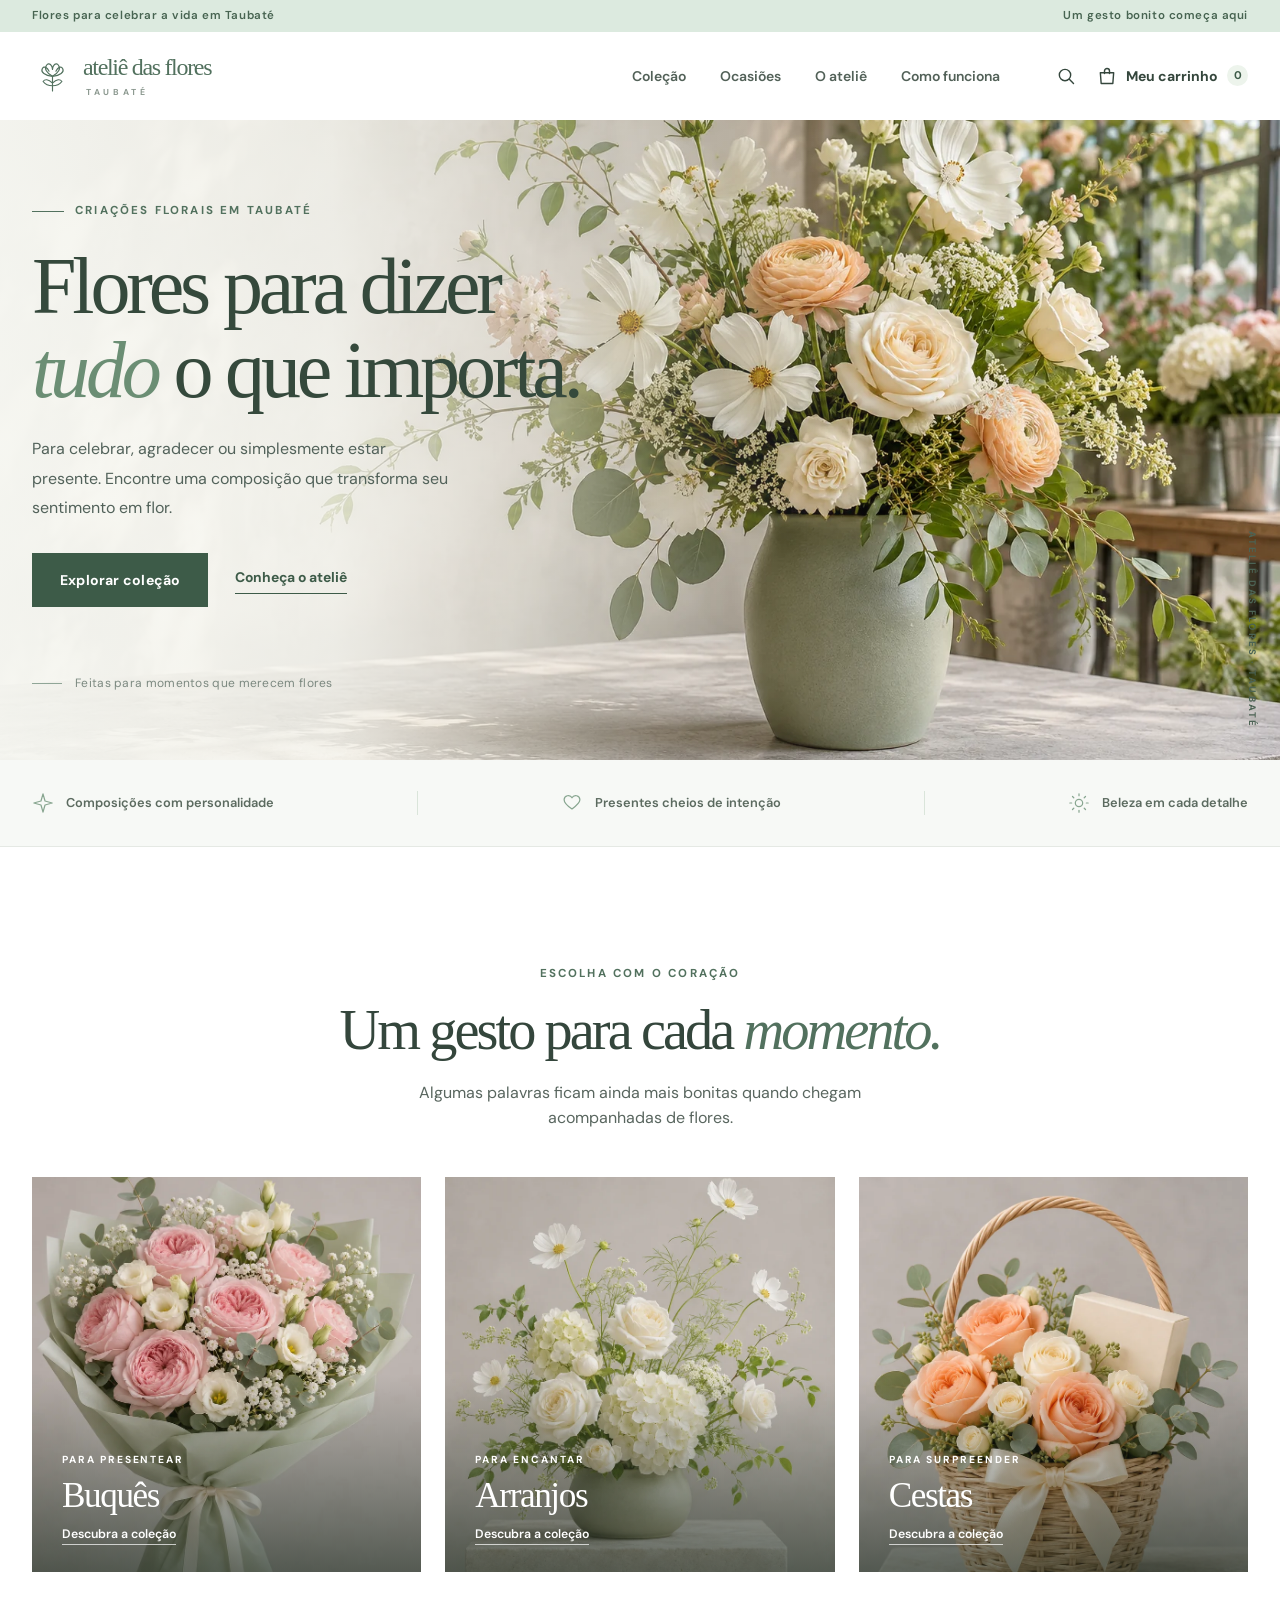
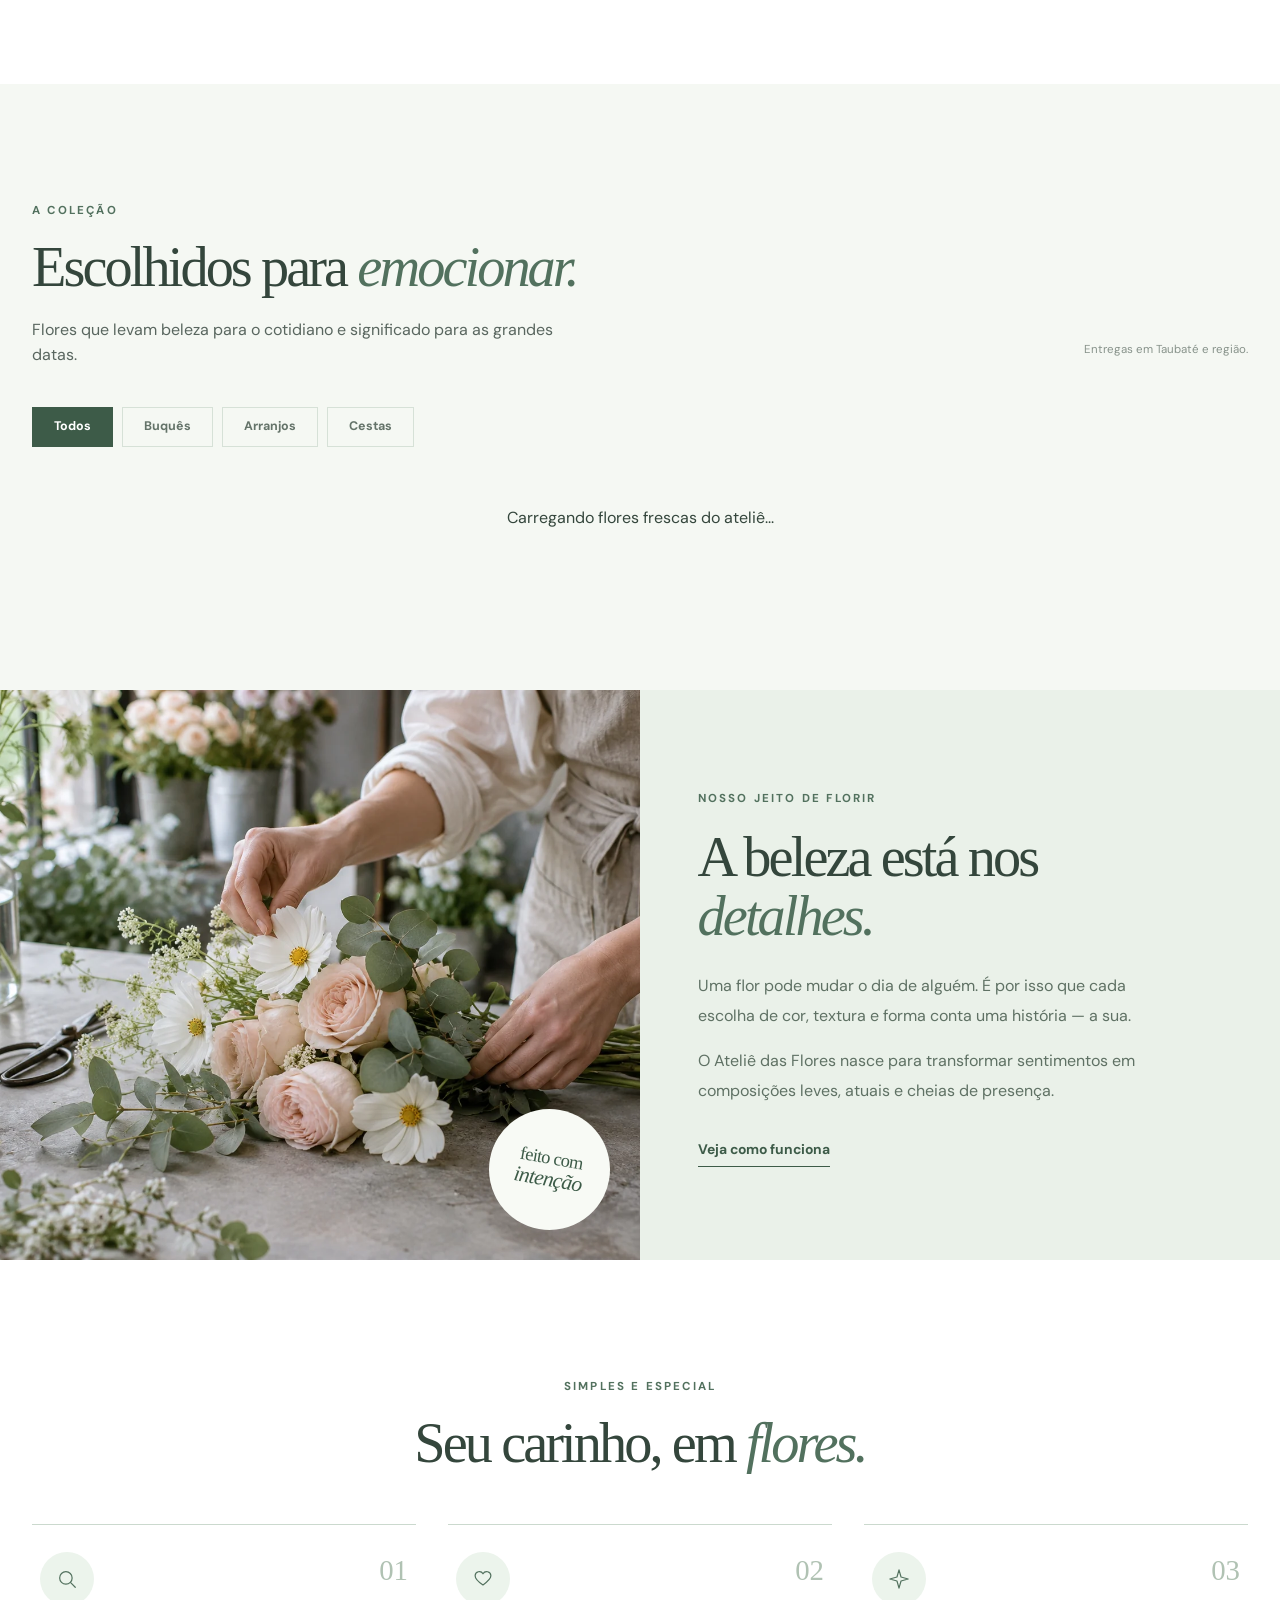
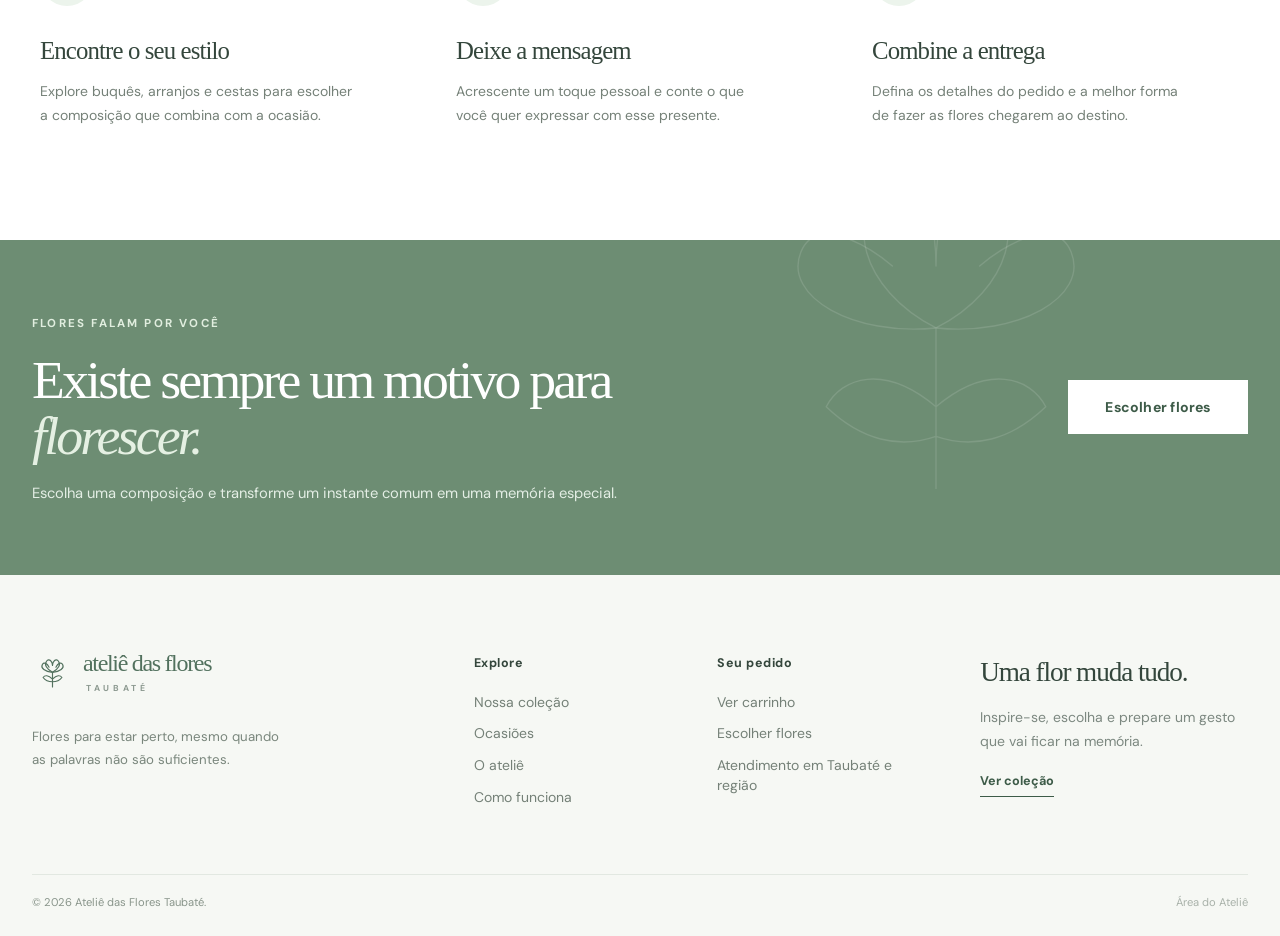
==== commit 2c9f474c: "Update index.html" ====
--- a/index.html
+++ b/index.html
@@ -1,151 +1,3 @@
-<!doctype html>
-<html lang="pt-BR">
-  <head>
-    <meta charset="utf-8" />
-    <meta name="viewport" content="width=device-width, initial-scale=1" />
-    <meta name="theme-color" content="#f6f8f3" />
-    <meta name="description" content="Ateliê das Flores Taubaté — flores para tornar cada gesto inesquecível. Conheça nossa coleção de buquês, arranjos e presentes florais." />
-    <title>Ateliê das Flores Taubaté | Flores que dizem tudo</title>
-    <link rel="icon" href="assets/favicon.svg" type="image/svg+xml" />
-    <link rel="preconnect" href="https://fonts.googleapis.com" />
-    <link rel="preconnect" href="https://fonts.gstatic.com" crossorigin />
-    <link href="https://fonts.googleapis.com/css2?family=DM+Sans:wght@400;500;600;700&family=Manrope:wght@400;500;600;700&display=swap" rel="stylesheet" />
-    <link rel="stylesheet" href="styles.css" />
-    <script defer src="script.js"></script>
-  </head>
-  <body>
-    <svg xmlns="http://www.w3.org/2000/svg" class="svg-sprite" aria-hidden="true">
-      <symbol id="i-search" viewBox="0 0 24 24"><circle cx="10.8" cy="10.8" r="6.8"/><path d="m16 16 5 5"/></symbol>
-      <symbol id="i-bag" viewBox="0 0 24 24"><path d="M4 8h16l-1 13H5L4 8Z"/><path d="M9 9V6a3 3 0 0 1 6 0v3"/></symbol>
-      <symbol id="i-close" viewBox="0 0 24 24"><path d="M5 5 19 19M19 5 5 19"/></symbol>
-      <symbol id="i-menu" viewBox="0 0 24 24"><path d="M3 7h18M3 12h18M3 17h18"/></symbol>
-      <symbol id="i-plus" viewBox="0 0 24 24"><path d="M12 4v16M4 12h16"/></symbol>
-      <symbol id="i-chevron" viewBox="0 0 24 24"><path d="m9 5 7 7-7 7"/></symbol>
-      <symbol id="i-heart" viewBox="0 0 24 24"><path d="M20.6 8.4c0 4.3-8.6 10.1-8.6 10.1S3.4 12.7 3.4 8.4a4.6 4.6 0 0 1 8.6-2.1 4.6 4.6 0 0 1 8.6 2.1Z"/></symbol>
-      <symbol id="i-sun" viewBox="0 0 24 24"><circle cx="12" cy="12" r="4"/><path d="M12 2v2m0 16v2M2 12h2m16 0h2M4.9 4.9l1.4 1.4m11.4 11.4 1.4 1.4M19.1 4.9l-1.4 1.4M6.3 17.7l-1.4 1.4"/></symbol>
-      <symbol id="i-sparkle" viewBox="0 0 24 24"><path d="m12 2 2.2 7.8L22 12l-7.8 2.2L12 22l-2.2-7.8L2 12l7.8-2.2L12 2Z"/></symbol>
-    </svg>
-
-    <div class="topbar">
-      <div class="container topbar-inner">
-        <span>Flores para celebrar a vida em Taubaté</span>
-        <span class="topbar-secondary">Um gesto bonito começa aqui</span>
-      </div>
-    </div>
-
-    <header class="site-header" id="inicio">
-      <div class="container header-inner">
-        <a class="brand" href="#inicio" aria-label="Ateliê das Flores Taubaté, início">
-          <svg class="brand-mark" viewBox="0 0 48 48" fill="none" aria-hidden="true"><path d="M24 25c-7-4-10-9-7-13 3-4 7 0 7 5 0-5 4-9 7-5 3 4 0 9-7 13Z"/><path d="M24 25c-9-1-14-5-12-9 2-4 6-1 8 3M24 25c9-1 14-5 12-9-2-4-6-1-8 3M24 25v17M24 33c-5-5-9-5-11-2 3 4 7 5 11 5m0-3c5-5 9-5 11-2-3 4-7 5-11 5"/></svg>
-          <span class="brand-type"><strong>ateliê das flores</strong><small>TAUBATÉ</small></span>
-        </a>
-
-        <nav class="desktop-nav" aria-label="Navegação principal">
-          <a href="#colecao">Coleção</a>
-          <a href="#ocasioes">Ocasiões</a>
-          <a href="#atelie">O ateliê</a>
-          <a href="#como-funciona">Como funciona</a>
-        </nav>
-
-        <div class="header-actions">
-          <button class="icon-button search-toggle" type="button" aria-label="Buscar flores" aria-expanded="false" aria-controls="search-panel"><svg><use href="#i-search"/></svg></button>
-          <button class="cart-trigger" type="button" aria-label="Abrir carrinho"><svg><use href="#i-bag"/></svg><span class="cart-label">Meu carrinho</span><span class="cart-count" aria-live="polite">0</span></button>
-          <button class="icon-button menu-toggle" type="button" aria-label="Abrir menu" aria-expanded="false" aria-controls="mobile-nav"><svg><use href="#i-menu"/></svg></button>
-        </div>
-      </div>
-      <div id="search-panel" class="search-panel" hidden>
-        <div class="container search-inner"><label for="product-search">Encontre seu presente</label><input id="product-search" type="search" placeholder="Busque por buquê, arranjo ou cesta" autocomplete="off" /><span class="search-count" id="search-count" aria-live="polite"></span><button class="icon-button search-close" type="button" aria-label="Fechar busca"><svg><use href="#i-close"/></svg></button></div>
-      </div>
-      <nav id="mobile-nav" class="mobile-nav" aria-label="Navegação mobile" hidden>
-        <a href="#colecao">Coleção</a><a href="#ocasioes">Ocasiões</a><a href="#atelie">O ateliê</a><a href="#como-funciona">Como funciona</a>
-      </nav>
-    </header>
-
-    <main>
-      <section class="hero" aria-labelledby="hero-title">
-        <img class="hero-photo" src="assets/hero.webp" alt="Arranjo de flores brancas e creme em vaso verde suave" fetchpriority="high" />
-        <div class="hero-shade"></div>
-        <div class="container hero-inner">
-          <div class="hero-copy">
-            <span class="eyebrow"><span class="eyebrow-line"></span> CRIAÇÕES FLORAIS EM TAUBATÉ</span>
-            <h1 id="hero-title">Flores para dizer <em>tudo</em> o que importa.</h1>
-            <p>Para celebrar, agradecer ou simplesmente estar presente. Encontre uma composição que transforma seu sentimento em flor.</p>
-            <div class="hero-actions"><a class="button button-primary" href="#colecao">Explorar coleção</a><a class="text-link" href="#atelie">Conheça o ateliê</a></div>
-            <div class="hero-detail"><span class="hero-detail-line"></span><span>Feitas para momentos que merecem flores</span></div>
-          </div>
-        </div>
-        <div class="hero-vertical" aria-hidden="true">ATELIÊ DAS FLORES · TAUBATÉ</div>
-      </section>
-
-      <section class="intro-strip" aria-label="O que torna as flores especiais">
-        <div class="container intro-strip-inner">
-          <div><svg><use href="#i-sparkle"/></svg><span>Composições com personalidade</span></div>
-          <span class="strip-divider"></span>
-          <div><svg><use href="#i-heart"/></svg><span>Presentes cheios de intenção</span></div>
-          <span class="strip-divider"></span>
-          <div><svg><use href="#i-sun"/></svg><span>Beleza em cada detalhe</span></div>
-        </div>
-      </section>
-
-      <section class="occasions section" id="ocasioes" aria-labelledby="occasions-title">
-        <div class="container">
-          <div class="section-heading centered"><span class="eyebrow">ESCOLHA COM O CORAÇÃO</span><h2 id="occasions-title">Um gesto para cada <em>momento.</em></h2><p>Algumas palavras ficam ainda mais bonitas quando chegam acompanhadas de flores.</p></div>
-          <div class="occasion-grid">
-            <a class="occasion-card" href="#colecao" data-filter-link="buques"><img src="assets/buque-aurora.webp" alt="Buquê delicado de rosas rosadas" loading="lazy" /><span class="occasion-overlay"><small>PARA PRESENTEAR</small><strong>Buquês</strong><span>Descubra a coleção</span></span></a>
-            <a class="occasion-card" href="#colecao" data-filter-link="arranjos"><img src="assets/arranjo-sereno.webp" alt="Arranjo branco em vaso verde claro" loading="lazy" /><span class="occasion-overlay"><small>PARA ENCANTAR</small><strong>Arranjos</strong><span>Descubra a coleção</span></span></a>
-            <a class="occasion-card" href="#colecao" data-filter-link="cestas"><img src="assets/cesta-afeto.webp" alt="Cesta de flores em tons suaves" loading="lazy" /><span class="occasion-overlay"><small>PARA SURPREENDER</small><strong>Cestas</strong><span>Descubra a coleção</span></span></a>
-          </div>
-        </div>
-      </section>
-
-      <section class="collection section" id="colecao" aria-labelledby="collection-title">
-        <div class="container">
-          <div class="collection-top"><div class="section-heading"><span class="eyebrow">A COLEÇÃO</span><h2 id="collection-title">Escolhidos para <em>emocionar.</em></h2><p>Flores que levam beleza para o cotidiano e significado para as grandes datas.</p></div><div class="collection-note">Catálogo e valores ilustrativos para apresentação.</div></div>
-          <div class="filters" role="group" aria-label="Filtrar produtos">
-            <button class="filter active" type="button" data-filter="todos" aria-pressed="true">Todos</button>
-            <button class="filter" type="button" data-filter="buques" aria-pressed="false">Buquês</button>
-            <button class="filter" type="button" data-filter="arranjos" aria-pressed="false">Arranjos</button>
-            <button class="filter" type="button" data-filter="cestas" aria-pressed="false">Cestas</button>
-          </div>
-          <div class="product-grid" id="product-grid">
-            <article class="product-card" data-id="aurora" data-category="buques" data-name="Buquê Aurora" data-price="189" data-image="assets/buque-aurora.webp">
-              <button class="product-image" type="button" aria-label="Ampliar foto do Buquê Aurora"><img src="assets/buque-aurora.webp" alt="Buquê Aurora, rosas rosadas, flores brancas e folhagens" loading="lazy" /><span class="image-zoom">Ampliar imagem</span></button>
-              <div class="product-info"><span class="product-category">BUQUÊ</span><h3>Buquê Aurora</h3><p>Rosas suaves e folhagens em uma composição delicada.</p><div class="product-bottom"><strong>R$ 189,00</strong><button class="add-button" type="button" aria-label="Adicionar Buquê Aurora ao carrinho"><svg><use href="#i-plus"/></svg></button></div></div>
-            </article>
-            <article class="product-card" data-id="luz" data-category="buques" data-name="Buquê Luz do Dia" data-search="girassol" data-price="149" data-image="assets/buque-sol.webp">
-              <button class="product-image" type="button" aria-label="Ampliar foto do Buquê Luz do Dia"><img src="assets/buque-sol.webp" alt="Buquê Luz do Dia com girassóis e flores brancas" loading="lazy" /><span class="image-zoom">Ampliar imagem</span></button>
-              <div class="product-info"><span class="product-category">BUQUÊ</span><h3>Buquê Luz do Dia</h3><p>Girassóis e flores leves para iluminar o momento.</p><div class="product-bottom"><strong>R$ 149,00</strong><button class="add-button" type="button" aria-label="Adicionar Buquê Luz do Dia ao carrinho"><svg><use href="#i-plus"/></svg></button></div></div>
-            </article>
-            <article class="product-card" data-id="sereno" data-category="arranjos" data-name="Arranjo Sereno" data-price="219" data-image="assets/arranjo-sereno.webp">
-              <button class="product-image" type="button" aria-label="Ampliar foto do Arranjo Sereno"><img src="assets/arranjo-sereno.webp" alt="Arranjo Sereno de flores brancas em vaso verde claro" loading="lazy" /><span class="image-zoom">Ampliar imagem</span></button>
-              <div class="product-info"><span class="product-category">ARRANJO</span><h3>Arranjo Sereno</h3><p>Flores claras em vaso para uma presença elegante.</p><div class="product-bottom"><strong>R$ 219,00</strong><button class="add-button" type="button" aria-label="Adicionar Arranjo Sereno ao carrinho"><svg><use href="#i-plus"/></svg></button></div></div>
-            </article>
-            <article class="product-card" data-id="afeto" data-category="cestas" data-name="Cesta Afeto" data-price="249" data-image="assets/cesta-afeto.webp">
-              <button class="product-image" type="button" aria-label="Ampliar foto da Cesta Afeto"><img src="assets/cesta-afeto.webp" alt="Cesta Afeto com rosas, caixa de presente e laço" loading="lazy" /><span class="image-zoom">Ampliar imagem</span></button>
-              <div class="product-info"><span class="product-category">CESTA</span><h3>Cesta Afeto</h3><p>Flores e pequenos mimos para surpreender com carinho.</p><div class="product-bottom"><strong>R$ 249,00</strong><button class="add-button" type="button" aria-label="Adicionar Cesta Afeto ao carrinho"><svg><use href="#i-plus"/></svg></button></div></div>
-            </article>
-          </div>
-          <p class="empty-results" id="empty-results" hidden>Nenhuma flor encontrada. Experimente outro termo ou categoria.</p>
-        </div>
-      </section>
-
-      <section class="story section" id="atelie" aria-labelledby="story-title">
-        <div class="story-image"><img src="assets/atelie.webp" alt="Mãos organizando flores frescas em um ateliê claro" loading="lazy" /><div class="story-stamp">feito com<br /><em>intenção</em></div></div>
-        <div class="story-content"><div class="story-copy"><span class="eyebrow">NOSSO JEITO DE FLORIR</span><h2 id="story-title">A beleza está nos <em>detalhes.</em></h2><p>Uma flor pode mudar o dia de alguém. É por isso que cada escolha de cor, textura e forma conta uma história — a sua.</p><p>O Ateliê das Flores nasce para transformar sentimentos em composições leves, atuais e cheias de presença.</p><a class="text-link" href="#como-funciona">Veja como funciona</a></div></div>
-      </section>
-
-      <section class="process section" id="como-funciona" aria-labelledby="process-title"><div class="container"><div class="section-heading centered"><span class="eyebrow">SIMPLES E ESPECIAL</span><h2 id="process-title">Seu carinho, em <em>flores.</em></h2></div><div class="process-grid"><div class="process-step"><span class="process-number">01</span><div class="process-icon"><svg><use href="#i-search"/></svg></div><h3>Encontre o seu estilo</h3><p>Explore buquês, arranjos e cestas para escolher a composição que combina com a ocasião.</p></div><div class="process-step"><span class="process-number">02</span><div class="process-icon"><svg><use href="#i-heart"/></svg></div><h3>Deixe a mensagem</h3><p>Acrescente um toque pessoal e conte o que você quer expressar com esse presente.</p></div><div class="process-step"><span class="process-number">03</span><div class="process-icon"><svg><use href="#i-sparkle"/></svg></div><h3>Combine a entrega</h3><p>Defina os detalhes do pedido e a melhor forma de fazer as flores chegarem ao destino.</p></div></div></div></section>
-
-      <section class="cta-section"><div class="container cta-inner"><div><span class="eyebrow">FLORES FALAM POR VOCÊ</span><h2>Existe sempre um motivo para <em>florescer.</em></h2><p>Escolha uma composição e transforme um instante comum em uma memória especial.</p></div><a class="button button-light" href="#colecao">Escolher flores</a><svg class="cta-flower" viewBox="0 0 270 270" fill="none" aria-hidden="true"><path d="M135 130C80 102 70 48 102 34c28-12 33 30 33 52 0-22 5-64 33-52 32 14 22 68-33 96Z"/><path d="M135 130C77 136 26 108 39 76c11-27 49-4 65 10m31 44c58 6 109-22 96-54-11-27-49-4-65 10M135 130v114m0-58c-37-31-67-21-78 0 25 24 52 30 78 21m0-21c37-31 67-21 78 0-25 24-52 30-78 21"/></svg></div></section>
-    </main>
-
-    <footer class="site-footer"><div class="container footer-main"><div class="footer-brand"><a class="brand" href="#inicio" aria-label="Ateliê das Flores Taubaté, voltar ao início"><svg class="brand-mark" viewBox="0 0 48 48" fill="none" aria-hidden="true"><path d="M24 25c-7-4-10-9-7-13 3-4 7 0 7 5 0-5 4-9 7-5 3 4 0 9-7 13Z"/><path d="M24 25c-9-1-14-5-12-9 2-4 6-1 8 3M24 25c9-1 14-5 12-9-2-4-6-1-8 3M24 25v17M24 33c-5-5-9-5-11-2 3 4 7 5 11 5m0-3c5-5 9-5 11-2-3 4-7 5-11 5"/></svg><span class="brand-type"><strong>ateliê das flores</strong><small>TAUBATÉ</small></span></a><p>Flores para estar perto, mesmo quando as palavras não são suficientes.</p></div><div class="footer-links"><h3>Explore</h3><a href="#colecao">Nossa coleção</a><a href="#ocasioes">Ocasiões</a><a href="#atelie">O ateliê</a><a href="#como-funciona">Como funciona</a></div><div class="footer-links"><h3>Seu pedido</h3><button class="footer-cart" type="button">Ver carrinho</button><a href="#colecao">Escolher flores</a><span>Atendimento em Taubaté e região</span></div><div class="footer-note"><h3>Uma flor muda tudo.</h3><p>Inspire-se, escolha e prepare um gesto que vai ficar na memória.</p><a class="text-link" href="#colecao">Ver coleção</a></div></div><div class="container footer-bottom"><span>© <span id="year">2026</span> Ateliê das Flores Taubaté.</span><span>Prévia de apresentação · Produtos e preços ilustrativos.</span></div></footer>
-
-    <dialog class="gallery-dialog" id="gallery-dialog" aria-label="Galeria de flores"><div class="gallery-shell"><button class="dialog-close gallery-close" type="button" aria-label="Fechar galeria"><svg><use href="#i-close"/></svg></button><button class="gallery-nav gallery-prev" type="button" aria-label="Imagem anterior"><svg><use href="#i-chevron"/></svg></button><figure><img id="gallery-image" src="" alt="" /><figcaption><span id="gallery-category"></span><strong id="gallery-title"></strong><small id="gallery-position"></small></figcaption></figure><button class="gallery-nav gallery-next" type="button" aria-label="Próxima imagem"><svg><use href="#i-chevron"/></svg></button></div></dialog>
-    <dialog class="cart-dialog" id="cart-dialog" aria-label="Meu carrinho"><div class="cart-shell"><div class="cart-header"><div><span class="eyebrow">SEU PRESENTE</span><h2>Meu carrinho <span id="cart-heading-count">(0)</span></h2></div><button class="dialog-close cart-close" type="button" aria-label="Fechar carrinho"><svg><use href="#i-close"/></svg></button></div><div class="cart-items" id="cart-items"></div><div class="cart-footer"><div class="cart-total"><span>Subtotal ilustrativo</span><strong id="cart-total">R$ 0,00</strong></div><p>Valores de demonstração. Entrega e disponibilidade serão confirmadas pelo ateliê.</p><button class="button button-primary checkout-button" type="button">Solicitar pedido</button><button class="cart-continue" type="button">Continuar escolhendo</button></div></div></dialog>
-    <div class="toast" id="toast" role="status" aria-live="polite"></div>
-  </body>
-</html>
 <!doctype html>
 <html lang="pt-BR">
   <head>
